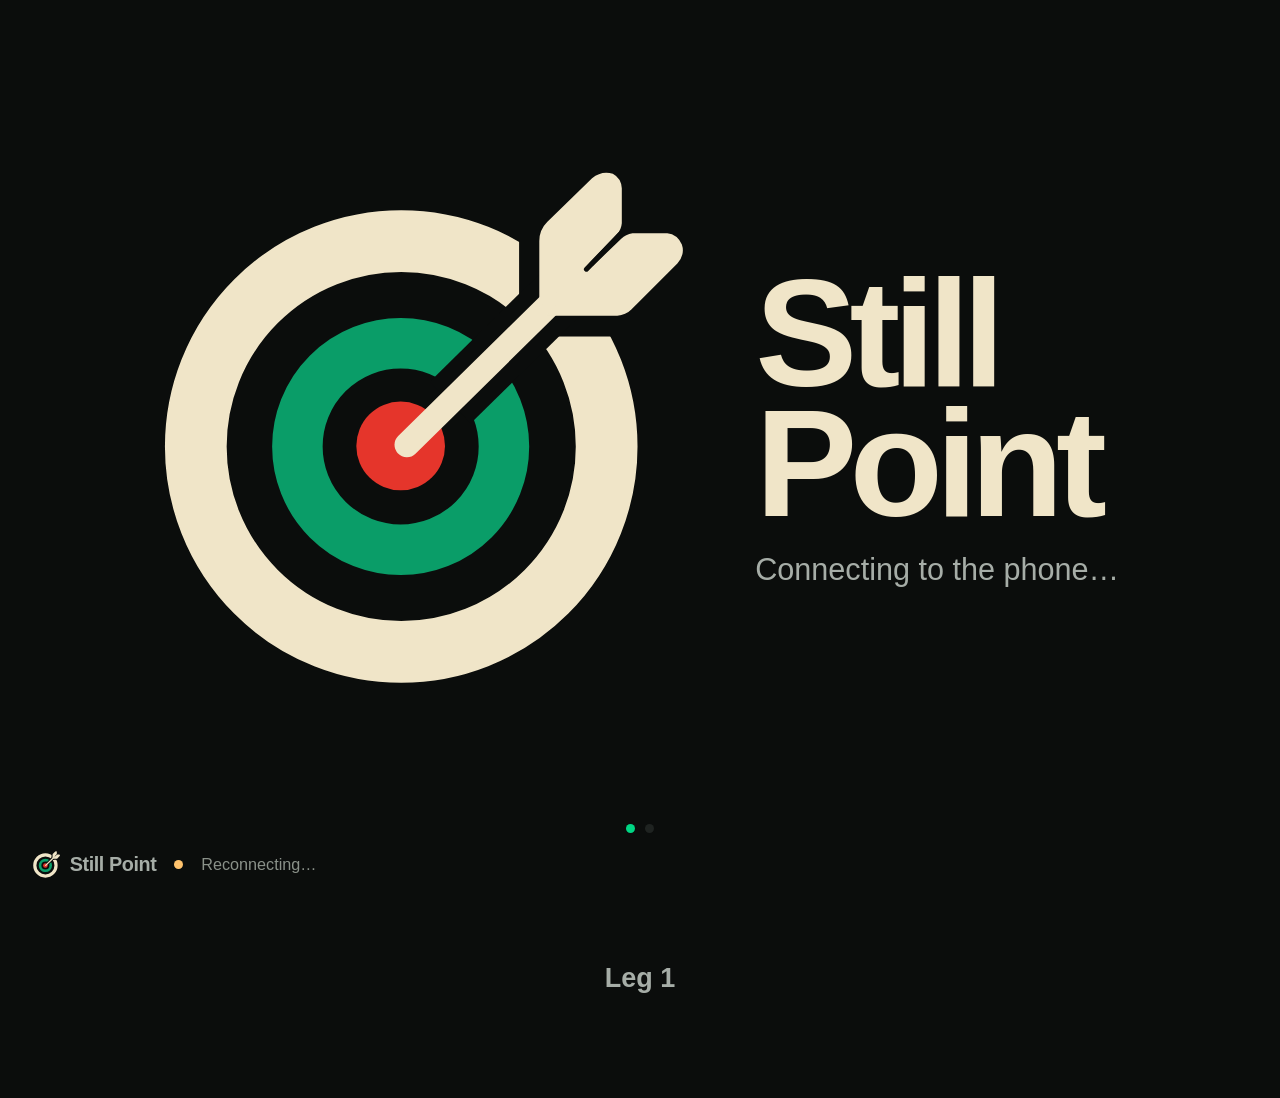
==== live/index.html @ e453045a "Publish the Still Point website from stillpoint de3cbcd Co-Authored-By: Claude Opus 5.5 (1M context)" ====
<!doctype html>
<html lang="en">
<head>
<meta charset="utf-8">
<meta name="viewport" content="width=device-width, initial-scale=1">
<title>Still Point Live</title>
<style>
  :root { --ink:#0b0d0c; --surface:#161917; --raised:#1f2321; --paper:#f0e5c8; --white:#f4ecd6; --muted:#a6ada7;
          --faint:#8a9189; --green:#00d684; --greenfield:#0d2a1e; --red:#ff4a3d; --redfield:#34140f; --amber:#ffc36d;
          --blue:#7fb6ff; --on:#0b0d0c; --well:rgba(11,13,12,.55); --scrim:rgba(11,13,12,.86); --scrim-solid:rgba(11,13,12,.98);
          --scrim-clear:rgba(11,13,12,0); --grid:rgba(244,236,214,.12); --glow:rgba(0,214,132,.55); --glow-dim:rgba(0,214,132,.15); }
  /* Cream: the brand's paper as the ground, ink type; for bright rooms and projectors. */
  :root[data-theme="cream"] { --ink:#efe4c6; --surface:#e3d6b1; --raised:#d7c79c; --paper:#141716; --white:#0b0d0c; --muted:#4c534d;
          --faint:#656c66; --green:#00784c; --greenfield:#cfe1c9; --red:#c3261b; --redfield:#f0cfc3; --amber:#8f5300; --blue:#1f5fae;
          --well:rgba(20,23,22,.08); --scrim:rgba(239,228,198,.92); --scrim-solid:rgba(239,228,198,.99); --scrim-clear:rgba(239,228,198,0);
          --grid:rgba(20,23,22,.14); --glow:rgba(0,120,76,.6); --glow-dim:rgba(0,120,76,.18); }
  /* Pub: pure black and white with saturated accents, readable from the back of the room. */
  :root[data-theme="pub"] { --ink:#000; --surface:#0e0e0e; --raised:#1c1c1c; --paper:#fff; --white:#fff; --muted:#d6d6d6; --faint:#bdbdbd;
          --green:#2bff9e; --greenfield:#00331f; --red:#ff4136; --redfield:#3d0400; --amber:#ffd60a; --blue:#8cc8ff;
          --well:rgba(255,255,255,.1); --scrim:rgba(0,0,0,.9); --scrim-solid:#000; --scrim-clear:rgba(0,0,0,0);
          --grid:rgba(255,255,255,.22); --glow:rgba(43,255,158,.75); --glow-dim:rgba(43,255,158,.2); }
  * { box-sizing:border-box; margin:0; padding:0; }
  html, body { height:100%; background:var(--ink); color:var(--white); overflow:hidden;
    font-family: "Roboto", "Segoe UI", "Helvetica Neue", Arial, sans-serif; -webkit-font-smoothing:antialiased; }
  .num { font-family: "Roboto", "Arial Black", Arial, sans-serif; font-weight:900; letter-spacing:-0.04em; font-variant-numeric:tabular-nums; line-height:.9; }
  #app { position:absolute; inset:0; display:flex; flex-direction:column; padding:2.4vh 2.6vw; gap:2vh; }
  header { display:flex; align-items:baseline; gap:2vw; }
  header .title { font-size:3.4vh; font-weight:800; flex:1; white-space:nowrap; overflow:hidden; text-overflow:ellipsis; }
  header .context { font-size:2.6vh; color:var(--green); font-weight:700; white-space:nowrap; }
  footer { display:flex; align-items:center; gap:1.4vw; color:var(--faint); font-size:1.8vh; }
  footer .mark { font-weight:900; color:var(--muted); letter-spacing:-0.02em; font-size:2.2vh; display:flex; align-items:center; gap:.7vw; }
  footer .mark svg { height:3vh; width:auto; }
  /* The Still Point mark on the dark ground: cream rings and dart, the brand green and red. */
  .sp-mark { --mk-ink:var(--paper); --mk-ground:var(--ink); --mk-green:#0a9d68; --mk-red:#e5352b; overflow:visible; }
  footer .dot { width:1vh; height:1vh; border-radius:50%; background:var(--green); }
  footer .dot.off { background:var(--amber); }
  footer .grow { flex:1; }
  footer .snd { color:var(--amber); font-weight:700; }
  main { flex:1; display:flex; gap:2vw; min-height:0; }

  /* Match: one panel per player */
  .panel { flex:1; border-radius:3vh; background:var(--surface); padding:3.2vh 2.6vw; display:flex; flex-direction:column; gap:1.6vh; min-width:0; transition: background .3s; }
  .panel.active { background:var(--greenfield); }
  .panel.bust { background:var(--redfield); }
  .who { display:flex; align-items:center; gap:1.2vw; }
  .avatar { width:6vh; height:6vh; border-radius:50%; background:var(--paper); color:var(--ink); display:flex; align-items:center; justify-content:center; font-weight:900; font-size:3.2vh; flex:none; }
  .panel.active .avatar { background:var(--green); }
  .name { font-size:4.6vh; font-weight:800; white-space:nowrap; overflow:hidden; text-overflow:ellipsis; flex:1; }
  .badge { font-size:2.4vh; color:var(--muted); font-weight:700; white-space:nowrap; }
  .panel.active .badge.throwing { color:var(--green); }
  .score { font-size:36vh; color:var(--white); }
  .many .score { font-size:16vh; }
  .facts { display:flex; gap:2vw; font-size:3.2vh; color:var(--muted); flex-wrap:wrap; }
  .facts b { color:var(--white); font-weight:800; }
  .darts { display:flex; gap:1vw; margin-top:auto; }
  .dart { flex:1; height:9vh; border-radius:1.6vh; background:var(--well); display:flex; align-items:center; justify-content:center; font-size:4vh; font-weight:900; color:var(--white); }
  .dart.empty { color:var(--muted); font-size:2.8vh; font-weight:700; }
  .dart.next { box-shadow: inset 0 0 0 .35vh var(--glow); animation: nextDart 1.6s ease-in-out infinite; }
  @keyframes nextDart { 50% { box-shadow: inset 0 0 0 .35vh var(--glow-dim); } }
  .checkout { font-size:5.6vh; color:var(--green); font-weight:900; letter-spacing:-0.02em; }
  .checkout small { display:block; font-size:2.6vh; color:var(--muted); font-weight:700; letter-spacing:0; margin-bottom:.4vh; }
  .last { font-size:3.2vh; color:var(--muted); }
  /* The visit on a drawn board: the beds the darts landed in, numbered in throw order. */
  .foot { display:flex; gap:1.6vw; align-items:flex-end; margin-top:auto; min-height:0; }
  .foot .stack { flex:1; min-width:0; display:flex; flex-direction:column; gap:1.6vh; }
  .board { width:30vh; height:30vh; flex:none; overflow:visible; }
  .board .w0 { fill:#101311; } .board .w1 { fill:#323834; }
  .board .rr { fill:#6b231c; } .board .rg { fill:#1a5a3e; }
  .board .lit { fill:var(--green); }
  .panel.bust .board .lit { fill:var(--red); }
  .board .pin circle { fill:var(--ink); stroke:var(--white); stroke-width:4; }
  .board .pin text { fill:var(--white); font-size:24px; font-weight:900; text-anchor:middle; dominant-baseline:central; }
  .board .nums text { fill:var(--muted); font-size:26px; font-weight:800; text-anchor:middle; dominant-baseline:central; }
  /* Lines over a leg or a match: who led, and when it turned. */
  .chart { display:block; overflow:visible; }
  .chart .grid { stroke:var(--grid); stroke-width:2; }
  .chart .axis { fill:var(--faint); font-size:20px; font-weight:700; }
  .chart .ln { fill:none; stroke-width:5; stroke-linejoin:round; stroke-linecap:round; }
  .chart .ln.p0 { stroke:var(--green); } .chart .ln.p1 { stroke:var(--paper); } .chart .ln.p2 { stroke:var(--amber); } .chart .ln.p3 { stroke:var(--blue); }
  .chart .end { font-size:24px; font-weight:800; dominant-baseline:central; }
  .chart .end.p0 { fill:var(--green); } .chart .end.p1 { fill:var(--paper); } .chart .end.p2 { fill:var(--amber); } .chart .end.p3 { fill:var(--blue); }
  .chart .dot.p0 { fill:var(--green); } .chart .dot.p1 { fill:var(--paper); } .chart .dot.p2 { fill:var(--amber); } .chart .dot.p3 { fill:var(--blue); }
  .result .chart { height:30vh; width:auto; max-width:76vw; margin-top:1vh; }
  .result.charted { gap:1.4vh; }
  .result.charted .headline { font-size:12vh; }
  .result.charted .cards { margin-top:1vh; }
  .result.charted .card { padding:2vh 2.4vw; }
  .result.charted .card .av { font-size:8vh; }
  .result .cap { font-size:2.4vh; color:var(--muted); font-weight:700; margin-top:1vh; }
  .rows { flex:1; display:flex; flex-direction:column; gap:1.4vh; }
  .row { flex:1; display:flex; align-items:center; gap:1.6vw; border-radius:2vh; background:var(--surface); padding:1.6vh 2vw; max-height:22vh; }
  .row .badge { font-size:3vh; }
  .row.active { background:var(--greenfield); }
  .row .name { font-size:4vh; }
  .row .score { font-size:12vh; }
  .result { flex:1; display:flex; flex-direction:column; align-items:center; justify-content:center; gap:2vh; text-align:center; }
  .result .headline { font-size:18vh; font-weight:900; letter-spacing:-0.04em; color:var(--paper); }
  .result .sub { font-size:3vh; color:var(--muted); }
  .result .cards { display:flex; gap:2vw; margin-top:3vh; }
  .result .card { background:var(--surface); border-radius:2.4vh; padding:3vh 3vw; min-width:24vw; text-align:left; }
  .result .card.win { background:var(--greenfield); }
  .result .card .nm { font-size:4.4vh; font-weight:800; }
  .result .card .av { font-size:10vh; }
  .result .card .lg { font-size:3vh; color:var(--muted); }

  /* Tournament */
  .side { width:34vw; display:flex; flex-direction:column; gap:1.4vh; min-width:0; }
  .label { font-size:2.8vh; color:var(--muted); font-weight:800; text-transform:none; margin-top:.6vh; }
  .fix { border-radius:1.8vh; background:var(--surface); padding:1.6vh 1.6vw; display:flex; align-items:center; gap:1vw; }
  .fix.live { background:var(--greenfield); }
  .fix .vs { flex:1; min-width:0; }
  .fix .vs div:first-child { font-size:3.6vh; font-weight:800; white-space:nowrap; overflow:hidden; text-overflow:ellipsis; }
  .fix .vs div:last-child { font-size:2.6vh; color:var(--muted); }
  .fix .board { font-size:2.4vh; color:var(--green); font-weight:900; white-space:nowrap; }
  .stage { flex:1; min-width:0; position:relative; overflow:hidden; }
  .champion { border-radius:3vh; background:var(--paper); color:var(--ink); padding:4vh 3vw; display:flex; flex-direction:column; gap:1vh; }
  .champion .cup { height:12vh; width:auto; align-self:flex-start; margin-bottom:.6vh; }
  .champion .k { font-size:2.6vh; font-weight:800; opacity:.6; }
  .champion .n { font-size:9vh; font-weight:900; letter-spacing:-0.04em; line-height:.95; }
  .champion .p { font-size:2.6vh; opacity:.75; }
  table { width:100%; border-collapse:separate; border-spacing:0 .8vh; font-size:var(--table, 3.2vh); }
  th { text-align:left; color:var(--muted); font-size:2.6vh; font-weight:800; padding:0 1vw; }
  td { background:var(--surface); padding:1.3vh 1vw; }
  td:first-child { border-radius:1.4vh 0 0 1.4vh; color:var(--muted); width:4vw; }
  td:last-child { border-radius:0 1.4vh 1.4vh 0; font-weight:900; color:var(--paper); }
  tr.through td:first-child { box-shadow: inset .5vw 0 0 var(--green); }
  .tables { display:grid; grid-template-columns:repeat(auto-fit, minmax(28vw, 1fr)); gap:2vw; }
  .tables h3 { font-size:3.2vh; margin-bottom:.4vh; }
  /* Portrait screens (a turned TV, a tablet): stack instead of squeezing columns. */
  @media (orientation: portrait) {
    main { flex-direction:column; }
    .side { width:auto; }
    .panel { padding:2vh 4vw; gap:1vh; }
    .panel .score { font-size:13vh; }
    .panel .darts .dart { height:6vh; }
    .board { width:12vh; height:12vh; }
    .result.charted .headline { font-size:15vw; }
    .result.charted .card .av { font-size:6vh; }
    .result.charted .card .lg { font-size:2vh; }
    .result .chart, #leg .chart { width:92vw; height:auto; max-width:none; }
    header .title { white-space:normal; font-size:2.8vh; }
    .name { font-size:3.6vh; }
    /* A tall screen between matches gives the whole height to the Order of Merit. */
    .idle-side { display:none; }
    .mrow .ev { display:none; }
  }
  svg text { font-family: "Roboto", "Segoe UI", Arial, sans-serif; }

  .lb { display:flex; gap:1.2vw; overflow:hidden; margin-top:.6vh; }
  .lbcol { display:flex; flex-direction:column; gap:.8vh; min-width:0; flex:1; }
  .lbt { font-size:1.9vh; color:var(--muted); font-weight:800; }
  .mini { background:var(--surface); border-radius:1.2vh; padding:.7vh .8vw; font-size:2vh; }
  .mini.live { background:var(--greenfield); box-shadow: inset 0 0 0 2px var(--green); }
  .mini.bye { opacity:.4; }
  .ml { display:flex; justify-content:space-between; gap:.6vw; color:var(--white); }
  .ml span { white-space:nowrap; overflow:hidden; text-overflow:ellipsis; }
  .ml.w { font-weight:800; } .ml.w b { color:var(--green); }
  .ml.x { color:var(--muted); }
  /* Order of Merit and final places */
  .merit { display:flex; flex-direction:column; gap:1vh; height:100%; overflow:hidden; }
  .merit h2 { font-size:4.6vh; font-weight:900; letter-spacing:-0.03em; color:var(--paper); }
  .merit .sub { font-size:2.4vh; color:var(--muted); margin-bottom:.6vh; }
  .mrow { display:flex; align-items:center; gap:1.4vw; background:var(--surface); border-radius:1.6vh; padding:1vh 1.4vw; font-size:var(--mrow, 3.2vh); }
  .mrow .rk { width:3.6vw; font-weight:900; color:var(--muted); flex:none; }
  .mrow .nm { flex:1; font-weight:800; white-space:nowrap; overflow:hidden; text-overflow:ellipsis; min-width:0; }
  .mrow .ev { font-size:.62em; color:var(--muted); white-space:nowrap; }
  .mrow .pt { font-weight:900; color:var(--paper); min-width:5vw; text-align:right; }
  .form { display:flex; gap:.4vw; }
  .form i { font-style:normal; min-width:2.8vh; height:2.8vh; border-radius:.8vh; background:var(--raised); font-size:1.7vh; font-weight:900; color:var(--muted);
    display:flex; align-items:center; justify-content:center; padding:0 .4vw; }
  .gold { color:#e0b341 !important; } .silver { color:#b9c0c7 !important; } .bronze { color:#b07a4f !important; }
  .form i.gold { background:#e0b341; color:var(--on) !important; } .form i.silver { background:#b9c0c7; color:var(--on) !important; } .form i.bronze { background:#b07a4f; color:var(--on) !important; }
  .pl { display:flex; align-items:center; gap:1vw; font-size:2.6vh; padding:.7vh 1.2vw; background:var(--surface); border-radius:1.2vh; }
  .pl .rk { width:2.6vw; font-weight:900; color:var(--muted); } .pl .nm { flex:1; font-weight:800; white-space:nowrap; overflow:hidden; text-overflow:ellipsis; }
  .pl .lb2 { color:var(--muted); font-size:2.1vh; white-space:nowrap; }
  /* Between matches: an attract loop that never holds one picture for long (no burn-in). */
  .attract { flex:1; position:relative; min-height:0; animation: drift 84s ease-in-out infinite alternate; }
  .slide { position:absolute; inset:0; display:flex; align-items:center; justify-content:center; gap:5vw; animation: slideIn .9s ease-out both; }
  .slide .brandmark { height:58vh; width:auto; flex:none; }
  .slide .brandmark .ring { transform-origin:618px 648px; animation: breathe 7s ease-in-out infinite; }
  .slide .copy { display:flex; flex-direction:column; gap:2.6vh; max-width:46vw; }
  .slide .copy .word { font-size:17vh; font-weight:900; letter-spacing:-0.05em; color:var(--paper); line-height:.85; text-align:left; }
  .slide .copy .hint { font-size:3.4vh; color:var(--muted); text-align:left; }
  .slide.steps { flex-direction:column; gap:4vh; }
  .slide.steps h2 { font-size:7vh; font-weight:900; letter-spacing:-0.03em; color:var(--paper); }
  .slide.steps ol { list-style:none; display:flex; gap:2.4vw; counter-reset:step; }
  .slide.steps li { counter-increment:step; width:24vw; background:var(--surface); border-radius:2.4vh; padding:3.4vh 2vw; font-size:3.2vh; color:var(--muted); line-height:1.3; }
  .slide.steps li::before { content:counter(step); display:block; font-size:9vh; font-weight:900; color:var(--green); line-height:1; margin-bottom:1.6vh; }
  .slide.steps li b { color:var(--white); }
  .slide.board-merit { padding:0 6vw; }
  .slide.board-merit .merit { width:100%; }
  .dots { position:absolute; left:0; right:0; bottom:0; display:flex; justify-content:center; gap:.8vw; }
  .dots i { width:1vh; height:1vh; border-radius:50%; background:var(--raised); }
  .dots i.on { background:var(--green); }
  @keyframes drift { 0% { transform:translate(-1.2vw,-1.4vh); } 100% { transform:translate(1.2vw,1.4vh); } }
  @keyframes slideIn { from { opacity:0; transform:translateY(2vh); } }
  @keyframes breathe { 50% { transform:scale(1.025); } }
  #confetti { position:absolute; inset:0; width:100%; height:100%; pointer-events:none; }
  @media (orientation: portrait) {
    .slide { flex-direction:column; gap:3vh; }
    .slide .brandmark { height:auto; width:60vw; }
    .slide .copy { max-width:86vw; align-items:center; }
    .slide .copy .word, .slide .copy .hint { text-align:center; }
    .slide.steps { gap:2.4vh; }
    .slide.steps h2 { font-size:8vw; text-align:center; }
    .slide.steps ol { flex-direction:column; gap:1.6vh; }
    .slide.steps li { width:84vw; font-size:4.2vw; padding:2.2vh 5vw; }
    .slide.steps li::before { font-size:9vw; margin-bottom:.8vh; }
    .slide .copy .word { font-size:22vw; }
  }
  @media (prefers-reduced-motion: reduce) { .attract, .slide .brandmark .ring, .dart.next { animation:none; } }
  /* Idle and moments */
  .idle { flex:1; display:flex; flex-direction:column; align-items:center; justify-content:center; gap:3vh; text-align:center; }
  .idle .word { font-size:26vh; font-weight:900; letter-spacing:-0.05em; color:var(--paper); line-height:.85; }
  .idle .hint { font-size:3.4vh; color:var(--muted); max-width:60vw; }
  #moment { position:absolute; inset:0; display:flex; flex-direction:column; align-items:center; justify-content:center; background:var(--scrim);
    opacity:0; pointer-events:none; transition:opacity .25s; }
  #moment.show { opacity:1; }
  #moment .big { font-size:40vh; color:var(--green); transform:scale(.8); transition:transform .35s cubic-bezier(.2,1.4,.4,1); }
  #moment.show .big { transform:scale(1); }
  #moment #momentWho { font-size:6vh; font-weight:800; color:var(--white); }
  /* A match call: the desk sends a match to a board and the room reads it from across the bar. */
  #call { position:absolute; inset:0; display:flex; flex-direction:column; align-items:center; justify-content:center; gap:2.4vh; text-align:center;
    background:var(--ink); opacity:0; pointer-events:none; transition:opacity .35s; padding:0 6vw; }
  #call.show { opacity:1; }
  #call .k { font-size:3.4vh; font-weight:800; color:var(--muted); letter-spacing:.02em; }
  #call .b { font-size:22vh; font-weight:900; color:var(--green); letter-spacing:-0.04em; line-height:.9; transform:translateY(2vh); transition:transform .5s cubic-bezier(.2,1.2,.4,1); }
  #call.show .b { transform:none; }
  #call .vs { display:flex; align-items:baseline; justify-content:center; gap:3vw; width:100%; }
  #call .vs .n { font-size:9vh; font-weight:900; color:var(--paper); letter-spacing:-0.03em; flex:1; min-width:0; white-space:nowrap; overflow:hidden; text-overflow:ellipsis; }
  #call .vs .n:first-child { text-align:right; } #call .vs .n:last-child { text-align:left; }
  #call .vs .v { font-size:4vh; font-weight:800; color:var(--muted); }
  #call .r { font-size:4vh; font-weight:800; color:var(--white); }
  /* Walk-on: who each player is in this club, read from the Order of Merit and this event's results. */
  #call .intro { display:flex; gap:3vw; width:100%; align-items:flex-start; margin-top:-1vh; }
  #call .intro .sp { flex:none; width:2.4vh; }
  #call .intro .nm { display:none; }
  #call .intro > div:not(.sp) { flex:1; min-width:0; display:flex; flex-direction:column; gap:1vh; font-size:3vh; color:var(--muted); font-weight:700; }
  #call .intro > div:first-child { align-items:flex-end; text-align:right; } #call .intro > div:last-child { align-items:flex-start; text-align:left; }
  #call .intro b { color:var(--paper); font-weight:900; }
  #call .intro .road { font-size:2.6vh; font-weight:600; white-space:nowrap; overflow:hidden; text-overflow:ellipsis; max-width:100%; }
  #call .intro:empty { display:none; }
  /* A leg just won: who took it, in how many darts, with what out. */
  #leg { position:absolute; left:0; right:0; bottom:0; display:flex; flex-direction:column; align-items:center; gap:1.4vh; padding:4vh 6vw 6vh;
    background:linear-gradient(to top, var(--scrim-solid) 84%, var(--scrim-clear)); padding-top:7vh; transform:translateY(100%); transition:transform .45s cubic-bezier(.2,1,.4,1); pointer-events:none; }
  #leg.show { transform:none; }
  #leg .k { font-size:3vh; font-weight:800; color:var(--muted); }
  #leg .w { font-size:10vh; font-weight:900; color:var(--paper); letter-spacing:-0.03em; line-height:1; max-width:100%; white-space:nowrap; overflow:hidden; text-overflow:ellipsis; }
  #leg .f { font-size:4.4vh; font-weight:900; color:var(--green); }
  #leg .a { font-size:2.8vh; color:var(--muted); }
  #leg .chart { height:17vh; width:auto; max-width:70vw; margin-top:1vh; }
  @media (orientation: portrait) { #leg .w { font-size:11vw; } #leg .f { font-size:6vw; } #call .b { font-size:17vw; } #call .vs { flex-direction:column; align-items:center; gap:1vh; } #call .vs .n { text-align:center !important; font-size:7vh; }
    #call .intro { flex-direction:column; align-items:center; gap:2vh; margin-top:0; } #call .intro .sp { display:none; }
    #call .intro > div:not(.sp) { align-items:center !important; text-align:center !important; font-size:2.4vh; }
    #call .intro .nm { display:block; color:var(--paper); font-weight:900; } }
</style>
</head>
<body>
<div id="app"><div class="idle"><div class="word">Still<br>Point</div><div class="hint">Connecting to the phone…</div></div></div>
<div id="moment"><div class="big num" id="momentText">180</div><div id="momentWho"></div></div>
<div id="leg" role="status" aria-live="polite"><div class="k" id="legTitle">Leg 1</div><div class="w" id="legWinner"></div><div class="f" id="legFacts"></div><div class="a" id="legAverages"></div><div id="legRace"></div></div>
<div id="call" role="alert" aria-live="assertive"><div class="k">Now on</div><div class="b num" id="callBoard">Board 1</div>
  <div class="vs"><div class="n" id="callHome"></div><div class="v">v</div><div class="n" id="callAway"></div></div><div class="intro" id="callIntro"></div><div class="r" id="callRound"></div></div>
<canvas id="confetti" aria-hidden="true"></canvas>
<script>
(function () {
  var app = document.getElementById('app');
  var connected = false, state = null, lastTotals = null;

  function esc(s) { return String(s == null ? '' : s).replace(/[&<>"']/g, function (c) { return {'&':'&amp;','<':'&lt;','>':'&gt;','"':'&quot;',"'":'&#39;'}[c]; }); }
  function initial(n) { n = String(n || '').trim(); return n ? esc(n.charAt(0).toUpperCase()) : '?'; }

  /* The Still Point mark (brand/logo_notext.png) as vector, so it is sharp on a 4K screen. */
  var markCount = 0;
  function mark(cls) {
    var id = 'spcut' + (++markCount);
    return '<svg class="sp-mark ' + (cls || '') + '" viewBox="190 150 945 930" aria-hidden="true">' +
      '<defs><mask id="' + id + '"><rect x="0" y="0" width="1254" height="1254" fill="#fff"/><rect x="828" y="0" width="426" height="452" fill="#000"/></mask></defs>' +
      '<g class="ring"><circle cx="618" cy="648" r="366" fill="none" stroke="var(--mk-ink)" stroke-width="110" mask="url(#' + id + ')"/>' +
      '<circle cx="617" cy="648" r="184" fill="none" stroke="var(--mk-green)" stroke-width="90"/>' +
      '<circle cx="617" cy="647" r="79" fill="var(--mk-red)"/></g>' +
      '<path d="M705 570 L900 378" stroke="var(--mk-ground)" stroke-width="104"/>' +
      '<path d="M628 645 L940 338" stroke="var(--mk-ink)" stroke-width="44" stroke-linecap="round"/>' +
      '<path fill="var(--mk-ink)" d="M864 400 V282 Q864 262 878 248 L958 170 Q975 156 995 162 Q1010 170 1011 188 V250 Q1010 262 1002 270 L940 335 Z"/>' +
      '<path fill="var(--mk-ink)" d="M876 415 H1003 Q1018 414 1028 404 L1110 322 Q1124 306 1118 288 Q1110 270 1092 268 H1030 Q1018 270 1010 278 L945 340 Z"/>' +
      '<path d="M948 332 L1012 266" stroke="var(--mk-ground)" stroke-width="9" stroke-linecap="round"/></svg>';
  }

  /* A drawn cup for the champion card, in the card's own ink. */
  var TROPHY = '<svg class="cup" viewBox="0 0 120 120" aria-hidden="true"><path fill="#c9962e" d="M30 14h60v26c0 20-12 34-30 36-18-2-30-16-30-36z"/>' +
    '<path fill="none" stroke="#c9962e" stroke-width="7" d="M31 24H16v8c0 12 8 20 18 21M89 24h15v8c0 12-8 20-18 21"/>' +
    '<path fill="#a87a1f" d="M53 75h14v17H53z"/><path fill="#0b0d0c" d="M36 92h48v14H36z"/><path fill="#f4ecd6" opacity=".35" d="M40 20h9v26c0 9 3 16 8 21-10-3-17-11-17-21z"/></svg>';

  var demo = /[?&]demo(&|$)/.test(location.search);
  function footer() {
    var t = state && state.match && state.match.tournament;
    return '<footer><span class="mark">' + mark() + 'Still Point</span><span class="dot' + (connected ? '' : ' off') + '"></span>' +
      '<span>' + (demo ? 'Demo' : connected ? 'Live' : 'Reconnecting…') + '</span>' + (soundLocked ? '<span class="snd">Click or press OK for sound</span>' : '') + '<span class="grow"></span>' +
      (t ? '<span>' + esc(t.name) + (t.board ? ' · Board ' + esc(t.board) : '') + '</span>' : '') + '</footer>';
  }

  /* A dartboard with the visit's beds lit. The scorer reports a bed (T20, S5), not a point on the
     board, so a whole bed lights up; a single lights both of its single areas. */
  var ORDER = [20, 1, 18, 4, 13, 6, 10, 15, 2, 17, 3, 19, 7, 16, 8, 11, 14, 9, 12, 5];
  var R = { db: 10, sb: 22, t0: 96, t1: 112, d0: 150, d1: 166, num: 186 };
  function xy(r, deg) { var a = deg * Math.PI / 180; return [+(r * Math.cos(a)).toFixed(1), +(r * Math.sin(a)).toFixed(1)]; }
  function bed(r0, r1, k) {
    var a0 = -99 + k * 18, a1 = a0 + 18, p = xy(r0, a0), q = xy(r1, a0), u = xy(r1, a1), v = xy(r0, a1);
    return 'M' + p + 'L' + q + 'A' + r1 + ' ' + r1 + ' 0 0 1 ' + u + 'L' + v + 'A' + r0 + ' ' + r0 + ' 0 0 0 ' + p + 'Z';
  }
  var BOARD = null;
  function boardBase() {
    if (BOARD) return BOARD;
    var s = '', nums = '';
    ORDER.forEach(function (n, k) {
      s += '<path class="w' + (k % 2) + '" d="' + bed(R.sb, R.d1, k) + '"/>' +
        '<path class="' + (k % 2 ? 'rg' : 'rr') + '" d="' + bed(R.t0, R.t1, k) + bed(R.d0, R.d1, k) + '"/>';
      var c = xy(R.num, -90 + k * 18);
      nums += '<text x="' + c[0] + '" y="' + c[1] + '">' + n + '</text>';
    });
    return (BOARD = s + '<circle r="' + R.sb + '" class="rg"/><circle r="' + R.db + '" class="rr"/><g class="nums">' + nums + '</g>');
  }
  function boardSvg(darts) {
    var lit = '', pins = '', seen = {};
    (darts || []).slice(0, 3).forEach(function (d, i) {
      var bull = d === 'SB' || d === 'DB', m = /^([SDT])(\d+)$/.exec(d || ''), k = m ? ORDER.indexOf(+m[2]) : -1;
      if (!bull && k < 0) return; // a miss lights nothing; its cell already says so
      var n = seen[d] = (seen[d] || 0) + 1, at;
      if (d === 'DB') { lit += '<circle class="lit" r="' + R.db + '"/>'; at = n === 1 ? [0, 0] : xy(16, -90 + n * 120); }
      else if (d === 'SB') { lit += '<path class="lit" fill-rule="evenodd" d="M' + R.sb + ' 0A' + R.sb + ' ' + R.sb + ' 0 1 0 -' + R.sb + ' 0A' + R.sb + ' ' + R.sb + ' 0 1 0 ' + R.sb + ' 0ZM' + R.db + ' 0A' + R.db + ' ' + R.db + ' 0 1 1 -' + R.db + ' 0A' + R.db + ' ' + R.db + ' 0 1 1 ' + R.db + ' 0Z"/>'; at = xy(16, -90 + n * 120); }
      else {
        // A number sits just inside its ring, so the lit ring itself stays visible.
        var t = m[1], r = t === 'T' ? R.t0 - 20 : t === 'D' ? R.d0 - 20 : (R.t1 + R.d0) / 2;
        lit += '<path class="lit" d="' + (t === 'S' ? bed(R.sb, R.t0, k) + bed(R.t1, R.d0, k) : t === 'T' ? bed(R.t0, R.t1, k) : bed(R.d0, R.d1, k)) + '"/>';
        // Darts in the same bed fan out along it so each number stays readable.
        at = xy(t === 'S' && n > 1 ? r - 30 * (n - 1) : r, -90 + k * 18 + (t === 'S' || n === 1 ? 0 : (t === 'T' ? 30 : 20) * (n === 2 ? 1 : -1)));
      }
      pins += '<g class="pin"><circle cx="' + at[0] + '" cy="' + at[1] + '" r="19"/><text x="' + at[0] + '" y="' + at[1] + '">' + (i + 1) + '</text></g>';
    });
    return '<svg class="board" viewBox="-205 -205 410 410" aria-hidden="true">' + boardBase() + lit + pins + '</svg>';
  }

  /* Lines for each player over a leg or a match. [series] holds numbers per player; [lo, hi] the range. */
  function chart(series, names, opts) {
    var W = 1000, H = opts.height || 220, left = 56, right = 200, top = 14, bottom = H - 14;
    var longest = 0; series.forEach(function (s) { longest = Math.max(longest, s.length); });
    if (longest < 2) return '';
    var lo = opts.lo, hi = opts.hi;
    function X(i) { return left + (W - left - right) * i / (longest - 1); }
    function Y(v) { return bottom - (bottom - top) * (v - lo) / ((hi - lo) || 1); }
    var out = '<svg class="chart" viewBox="0 0 ' + W + ' ' + H + '" aria-hidden="true">';
    (opts.grid || []).forEach(function (g) {
      out += '<line class="grid" x1="' + left + '" x2="' + (W - right) + '" y1="' + Y(g).toFixed(1) + '" y2="' + Y(g).toFixed(1) + '"/>' +
        '<text class="axis" x="' + (left - 12) + '" y="' + (Y(g) + 7).toFixed(1) + '" text-anchor="end">' + g + '</text>';
    });
    // End labels never sit on top of each other.
    var ends = [];
    series.forEach(function (s, p) {
      if (!s.length) return;
      out += '<polyline class="ln p' + p + '" points="' + s.map(function (v, i) { return X(i).toFixed(1) + ',' + Y(v).toFixed(1); }).join(' ') + '"/>' +
        '<circle class="dot p' + p + '" r="8" cx="' + X(s.length - 1).toFixed(1) + '" cy="' + Y(s[s.length - 1]).toFixed(1) + '"/>';
      ends.push({ p: p, x: X(s.length - 1) + 18, y: Y(s[s.length - 1]), text: names[p] + (opts.label ? '  ' + opts.label(s[s.length - 1]) : '') });
    });
    ends.sort(function (a, b) { return a.y - b.y; });
    for (var i = 1; i < ends.length; i++) if (ends[i].y - ends[i - 1].y < 30) ends[i].y = ends[i - 1].y + 30;
    ends.forEach(function (e) { out += '<text class="end p' + e.p + '" x="' + e.x.toFixed(1) + '" y="' + e.y.toFixed(1) + '">' + esc(e.text) + '</text>'; });
    return out + '</svg>';
  }

  /* The race to zero in a leg: what each player had left after every visit. */
  function raceChart(l) {
    if (!l || !l.paths || l.paths.length < 2 || l.paths.length > 4) return '';
    var top = 0; l.paths.forEach(function (p) { if (p.length) top = Math.max(top, p[0]); });
    var names = (l.averages || []).map(function (a) { return a.name; });
    return chart(l.paths, names, { lo: 0, hi: top, grid: [0, Math.round(top / 2), top], height: 200 });
  }

  /* The match average after every visit, for the result screen. */
  function momentumChart(m) {
    var mo = m.momentum;
    if (!mo || mo.length < 2 || mo.length > 4) return '';
    var series = mo.map(function (p) { return (p.averages || []).map(Number).filter(function (v) { return isFinite(v); }); });
    var all = [].concat.apply([], series);
    if (all.length < 6) return '';
    var lo = Math.floor(Math.min.apply(null, all) / 20) * 20, hi = Math.ceil(Math.max.apply(null, all) / 20) * 20;
    if (hi - lo < 40) hi = lo + 40;
    var grid = []; for (var g = lo; g <= hi; g += 20) grid.push(g);
    var svg = chart(series, mo.map(function (p) { return p.name; }), { lo: lo, hi: hi, grid: grid, height: 260, label: function (v) { return v.toFixed(1); } });
    return svg ? svg + '<div class="cap">3-dart average through the match</div>' : '';
  }

  function dartCells(m) {
    var out = '';
    for (var i = 0; i < 3; i++) {
      var d = m.darts[i];
      out += d ? '<div class="dart num">' + esc(d) + '</div>' : '<div class="dart empty' + (i === m.darts.length && !m.complete && !m.bust ? ' next' : '') + '"></div>';
    }
    return out;
  }

  function renderMatch(m) {
    var t = m.tournament;
    var head = '<header><div class="title">' + esc(t ? t.round + ' · ' + m.title : m.title) + '</div><div class="context">' +
      esc(m.paused ? 'Paused' : m.context) + '</div></header>';
    if (m.complete) {
      var winner = String(m.result || '').replace(' wins', '');
      var momentum = momentumChart(m);
      return head + '<main><div class="result' + (momentum ? ' charted' : '') + '"><div class="headline">' + esc(m.result || 'Game complete') + '</div><div class="cards">' +
        m.players.slice(0, 4).map(function (p) {
          return '<div class="card' + (p.name === winner ? ' win' : '') + '"><div class="nm">' + esc(p.name) + '</div><div class="av num">' + esc(p.average || '—') +
            '</div><div class="lg">3-dart average' + (m.showLegs ? ' · ' + (p.sets ? p.sets + ' sets · ' : '') + p.legs + (p.legs === 1 ? ' leg' : ' legs') : '') + '</div></div>';
        }).join('') + '</div>' + momentum + '</div></main>' + footer();
    }
    var many = m.players.length > 2;
    var body;
    if (m.players.length <= 2) {
      body = m.players.map(function (p, i) {
        var active = i === m.current;
        var legs = m.showLegs ? (p.sets ? 'Sets ' + p.sets + ' · ' : '') + 'Legs ' + p.legs : '';
        return '<section class="panel' + (active ? (m.bust ? ' bust' : ' active') : '') + '">' +
          '<div class="who"><div class="avatar">' + initial(p.name) + '</div><div class="name">' + esc(p.name) + '</div>' +
          '<div class="badge' + (active ? ' throwing' : '') + '">' + (active ? (m.bust ? 'Bust' + (m.bustReason ? ' · ' + esc(m.bustReason) : '') : 'Throwing') : esc(legs)) + '</div></div>' +
          '<div class="score num">' + esc(p.score) + '</div>' +
          '<div class="foot"><div class="stack"><div class="facts">' + (active && legs ? '<span>' + esc(legs) + '</span>' : '') + (p.average ? '<span><b>' + esc(p.average) + '</b> avg</span>' : '') +
          (!active && p.lastTotal ? '<span>Last <b>' + esc(p.lastTotal) + '</b></span>' : '') + '</div>' +
          (active && m.checkout && m.checkout.length ? '<div class="checkout"><small>Checkout</small>' + m.checkout.map(esc).join(' &nbsp;') + '</div>' : '') +
          (active && m.target ? '<div class="checkout"><small>Target</small>' + esc(m.target) + '</div>' : '') +
          (active ? '<div class="darts">' + dartCells(m) + '</div>' : (p.last && p.last.length ? '<div class="last">' + p.last.map(esc).join(' · ') + '</div>' : '')) +
          '</div>' + (m.mode === 'X01' && (active || (p.last && p.last.length)) ? boardSvg(active ? m.darts : p.last) : '') + '</div></section>';
      }).join('');
    } else {
      body = '<div class="rows many">' + m.players.map(function (p, i) {
        return '<div class="row' + (i === m.current ? ' active' : '') + '"><div class="avatar">' + initial(p.name) + '</div><div class="name">' + esc(p.name) +
          '</div><div class="badge">' + (p.average ? esc(p.average) + ' avg' : '') + '</div><div class="score num">' + esc(p.score) + '</div></div>';
      }).join('') + '</div>';
    }
    return head + '<main>' + body + '</main>' + footer();
  }

  function fixture(f) {
    return '<div class="fix' + (f.board ? ' live' : '') + '"><div class="vs"><div>' + esc(f.home) + ' v ' + esc(f.away) + '</div><div>' + esc(f.round) + '</div></div>' +
      (f.score ? '<div class="board num" style="color:var(--white)">' + esc(f.score) + '</div>' : '') +
      (f.board ? '<div class="board">Board ' + esc(f.board) + '</div>' : '') + '</div>';
  }

  /* The bracket fills the stage it is given: its shape follows the screen, so a TV gets big cards. */
  function bracket(t, boxW, boxH) {
    var rounds = t.rounds || [];
    if (!rounds.length) return '';
    var first = rounds[0].matches.length, cols = rounds.length;
    var unit = 100, top = 40, H = top + first * unit + (t.third ? 140 : 0);
    var W = Math.max(cols * 280, H * (boxW > 0 && boxH > 0 ? boxW / boxH : 2));
    var colW = W / cols, cardW = colW * 0.84;
    var out = '<svg viewBox="0 0 ' + W + ' ' + H + '" width="100%" height="100%" preserveAspectRatio="xMidYMid meet">';
    function card(x, y, f, h) {
      var s = '<g opacity="' + (f.status === 'bye' ? 0.4 : 1) + '"><rect x="' + x + '" y="' + y + '" width="' + cardW + '" height="' + h + '" rx="10" style="fill:var(' + (f.status === 'live' ? '--greenfield' : '--surface') + ')' +
        (f.status === 'live' ? ';stroke:var(--green)" stroke-width="3"' : '"') + '/>';
      [['home', 'hs', 'hl'], ['away', 'as', 'al']].forEach(function (k, j) {
        var name = f[k[0]] || f[k[2]] || '', won = f.winner === k[0];
        var ty = y + h * (j === 0 ? 0.38 : 0.78);
        s += '<text x="' + (x + 12) + '" y="' + ty + '" font-size="' + (h * 0.26) + '" font-weight="' + (won ? 800 : 500) + '" style="fill:var(' +
          (!f[k[0]] ? '--muted' : (f.winner && !won ? '--muted' : '--white')) + ')">' + esc(name.length > 18 ? name.slice(0, 17) + '…' : name) + '</text>';
        if (f[k[1]] != null) s += '<text x="' + (x + cardW - 12) + '" y="' + ty + '" text-anchor="end" font-size="' + (h * 0.28) + '" font-weight="900" style="fill:var(' + (won ? '--green' : '--muted') + ')">' + esc(f[k[1]]) + '</text>';
      });
      return s + '</g>';
    }
    rounds.forEach(function (r, ri) {
      out += '<text x="' + (ri * colW + 4) + '" y="28" font-size="26" font-weight="800" style="fill:var(--muted)">' + esc(roundTitle(r.name)) + '</text>';
      var span = Math.pow(2, ri) * unit;
      r.matches.forEach(function (f, i) {
        var cy = top + (i + 0.5) * span, x = ri * colW, h = unit * 0.8;
        if (ri < cols - 1) {
          var py = top + (Math.floor(i / 2) + 0.5) * span * 2, mx = x + cardW + (colW - cardW) / 2;
          out += '<path d="M' + (x + cardW) + ' ' + cy + ' H' + mx + ' V' + py + (i % 2 === 0 ? ' H' + (x + colW) : '') + '" style="stroke:var(--raised)" stroke-width="3" fill="none"/>';
        }
        out += card(x, cy - h / 2, f, h);
      });
    });
    if (t.third) {
      var tx = (cols - 1) * colW;
      out += '<text x="' + tx + '" y="' + (top + first * unit + 30) + '" font-size="20" style="fill:var(--muted)" font-weight="800">Third place</text>' + card(tx, top + first * unit + 44, t.third, 80);
    }
    return out + '</svg>';
  }

  function mini(f) {
    function line(k, s, l) {
      var won = f.winner === k;
      return '<div class="ml' + (won ? ' w' : '') + (f[k] ? '' : ' x') + '"><span>' + esc(f[k] || f[l] || '') + '</span><b>' + (f[s] == null ? '' : esc(f[s])) + '</b></div>';
    }
    return '<div class="mini' + (f.status === 'live' ? ' live' : '') + (f.status === 'bye' ? ' bye' : '') + '">' + line('home', 'hs', 'hl') + line('away', 'as', 'al') + '</div>';
  }

  function roundTitle(n) { return /-final$/.test(n) ? n + 's' : n; }

  function tables(t) {
    var most = 1; t.tables.forEach(function (tb) { most = Math.max(most, tb.rows.length); });
    var size = Math.max(2.6, Math.min(4.6, (t.tables.length > 2 ? 30 : 58) / most));
    return '<div class="tables" style="--table:' + size.toFixed(2) + 'vh">' + t.tables.map(function (tb) {
      return '<div><h3>' + esc(tb.name) + '</h3><table><tr><th></th><th>Player</th><th>P</th><th>W</th><th>+/−</th><th>Pts</th></tr>' +
        tb.rows.map(function (r) {
          return '<tr class="' + (r.through ? 'through' : '') + '"><td>' + esc(r.rank) + '</td><td>' + esc(r.name) + '</td><td>' + esc(r.p) + '</td><td>' + esc(r.w) +
            '</td><td>' + (r.diff > 0 ? '+' : '') + esc(r.diff) + '</td><td>' + esc(r.pts) + '</td></tr>';
        }).join('') + '</table></div>';
    }).join('') + '</div>';
  }

  // Previews can pin the Order of Merit instead of waiting for the rotation.
  var forceMerit = /[?&]merit(&|$)/.test(location.search);
  function medal(p) { return p === 1 ? 'gold' : p === 2 ? 'silver' : p === 3 ? 'bronze' : ''; }

  /** The club ranking: rank, name, last finishes, points. Rows shrink to fit up to twelve. */
  function meritView(rows) {
    var size = Math.max(2.2, Math.min(4.2, (66 / Math.max(rows.length, 1) - 3) / 1.3));
    return '<div class="merit" style="--mrow:' + size.toFixed(2) + 'vh"><h2>Order of Merit</h2><div class="sub">Points from every finished tournament</div>' +
      rows.map(function (r) {
        return '<div class="mrow"><div class="rk ' + medal(r.rank) + '">' + (r.shared ? '=' : esc(r.rank)) + '</div><div class="nm">' + esc(r.name) +
          '</div><div class="ev">' + esc(r.events) + ' played' + (r.titles ? ' · ' + esc(r.titles) + (r.titles === 1 ? ' title' : ' titles') : '') + '</div>' +
          '<div class="form">' + (r.recent || []).map(function (p) { return '<i class="' + medal(p) + '">' + esc(p) + '</i>'; }).join('') + '</div>' +
          '<div class="pt num">' + esc(r.points) + '</div></div>';
      }).join('') + '</div>';
  }

  function renderTournament(t) {
    var head = '<header><div class="title">' + esc(t.name) + '</div><div class="context">' + esc(t.complete ? 'Final places' : t.phase) + '</div></header>';
    var side = '<div class="side">';
    if (t.complete) {
      side += '<div class="champion">' + TROPHY + '<div class="k">Champion</div><div class="n">' + esc(t.champion) + '</div>' +
        (t.runnerUp ? '<div class="p">Runner-up ' + esc(t.runnerUp) + (t.thirdName ? ' · Third ' + esc(t.thirdName) : '') + '</div>' : '') + '</div>';
      var rest = (t.places || []).slice(1);
      if (rest.length) side += '<div class="label">Final places</div>' + rest.map(function (p, i) {
        var shared = i > 0 && rest[i - 1].place === p.place;
        return '<div class="pl"><div class="rk ' + medal(p.place) + '">' + (shared ? '=' : esc(p.place)) + '</div><div class="nm">' + esc(p.name) + '</div><div class="lb2">+' + esc(p.pts) + '</div></div>';
      }).join('');
    } else {
      if (t.live.length) side += '<div class="label">On the boards</div>' + t.live.map(fixture).join('');
      if (t.next.length) side += '<div class="label">Up next</div>' + t.next.map(fixture).join('');
      if (!t.live.length && !t.next.length) side += '<div class="label">Waiting for results</div>';
    }
    side += '</div>';
    var showTables = t.tables.length && (!t.rounds.length || t.groupsOpen);
    return head + '<main>' + side + '<div class="stage" id="stage">' + (showTables ? tables(t) : '') + '</div></main>' + footer();
  }

  /* Between matches the screen cycles: the mark, how to play here, and the club's Order of Merit. */
  var SLIDE_MS = 12000;
  function slides() {
    var list = ['brand', 'steps'];
    if (state && state.merit && state.merit.length) list.splice(1, 0, 'merit');
    return list;
  }
  function slideKey() {
    var list = slides(), pin = (location.search.match(/[?&]slide=(\w+)/) || [])[1];
    if (forceMerit) pin = 'merit';
    var which = pin && list.indexOf(pin) >= 0 ? list.indexOf(pin) : Math.floor(Date.now() / SLIDE_MS) % list.length;
    return { list: list, which: which, key: list.join() + ':' + which + ':' + !!state };
  }
  var shownSlide = null;
  function renderIdle() {
    var k = slideKey(), list = k.list, which = k.which;
    shownSlide = k.key;
    var kind = list[which], body;
    if (kind === 'merit') body = '<div class="slide board-merit">' + meritView(state.merit) + '</div>';
    else if (kind === 'steps') body = '<div class="slide steps"><h2>Play on the big screen</h2><ol>' +
      '<li><b>Start a match</b> on the phone. The scores appear here at once.</li>' +
      '<li><b>Throw.</b> The camera counts every dart; the room sees the score and the checkout.</li>' +
      '<li><b>Run a tournament</b> and this screen calls the matches and crowns the champion.</li></ol></div>';
    else body = '<div class="slide">' + mark('brandmark') + '<div class="copy"><div class="word">Still<br>Point</div>' +
      '<div class="hint">' + (state ? 'Start a match or open a tournament on the phone. It appears here at once.' : 'Connecting to the phone…') + '</div></div></div>';
    var dots = list.length > 1 ? '<div class="dots">' + list.map(function (k, i) { return '<i class="' + (i === which ? 'on' : '') + '"></i>'; }).join('') + '</div>' : '';
    return '<main><div class="attract">' + body + dots + '</div></main>' + footer();
  }

  function moment(m) {
    if (!m || !m.players) { lastTotals = null; return; }
    var totals = m.players.map(function (p) { return p.lastTotal; });
    var before = lastTotals; lastTotals = totals;
    if (!before || before.length !== totals.length) return;
    for (var i = 0; i < totals.length; i++) {
      if (totals[i] !== before[i] && totals[i] != null) {
        var pts = parseInt(String(totals[i]).replace('Total ', ''), 10);
        // Finishes of 100 and more are called from the leg (noticeLeg); a game without legs is called here.
        var text = pts === 180 ? '180' : (m.complete && pts >= 100 && !m.lastLeg ? pts + ' out' : null);
        if (text) { callout(text, m.players[i].name, pts === 180); sound(pts === 180 ? '180' : 'bigout'); }
        return;
      }
    }
  }

  /* Sound: named slots the club fills with its own files (sound/<slot>.mp3 beside the page). Each slot
     is loaded once; one without a file stays silent, and so does the page with ?mute. A browser that
     only plays after a click gets one hint in the footer, and only when there is something to play. */
  var SLOTS = ['walkon', '180', 'leg', 'bigout', 'match', 'champion'];
  var muted = /[?&]mute(&|$)/.test(location.search), sounds = {}, soundLocked = false;
  function soundUrl(slot) { return location.pathname.replace(/\/[^\/]*\.html$/, '').replace(/\/$/, '') + '/sound/' + slot + '.mp3'; }
  if (!muted && window.Audio) SLOTS.forEach(function (slot) {
    var a = new Audio();
    a.preload = 'auto';
    a.addEventListener('canplaythrough', function () { sounds[slot] = a; }, { once: true });
    a.src = soundUrl(slot);
  });
  function sound(slot, stopAfter) {
    var a = sounds[slot];
    if (!a) return;
    clearInterval(a.fading); a.pause(); a.volume = 1;
    try { a.currentTime = 0; } catch (e) {}
    var p = a.play();
    if (p && p.catch) p.catch(function (e) { if (e && e.name === 'NotAllowedError' && !soundLocked) { soundLocked = true; render(); } });
    if (stopAfter) setTimeout(function () { fadeOut(a); }, stopAfter);
  }
  function fadeOut(a) {
    clearInterval(a.fading);
    a.fading = setInterval(function () { if (a.volume <= 0.1) { clearInterval(a.fading); a.pause(); a.volume = 1; } else a.volume = Math.max(0, a.volume - 0.1); }, 80);
  }
  function unlock() { if (soundLocked) { soundLocked = false; render(); } }
  document.addEventListener('click', unlock); document.addEventListener('keydown', unlock);

  function callout(text, who, burst) {
    document.getElementById('momentText').textContent = text;
    document.getElementById('momentWho').textContent = who;
    var el = document.getElementById('moment');
    el.className = 'show';
    if (burst) confetti(1800);
    clearTimeout(callout.timer);
    callout.timer = setTimeout(function () { el.className = ''; }, 2600);
  }

  /* Confetti in the brand colours. Nothing runs between bursts; reduced motion turns it off. */
  var still = window.matchMedia && window.matchMedia('(prefers-reduced-motion: reduce)').matches;
  var bits = [], spawnUntil = 0, frame = null;
  function confetti(ms) {
    if (still) return;
    spawnUntil = Math.max(spawnUntil, Date.now() + ms);
    if (!frame) frame = requestAnimationFrame(tick);
  }
  function tick() {
    var c = document.getElementById('confetti'), w = c.clientWidth, h = c.clientHeight, g = c.getContext('2d');
    if (c.width !== w || c.height !== h) { c.width = w; c.height = h; }
    var colours = ['#00d684', '#e5352b', '#f0e5c8', '#c9962e', '#0a9d68'];
    if (Date.now() < spawnUntil) for (var n = 0; n < 4; n++) bits.push({ x: Math.random() * w, y: -20, vx: (Math.random() - .5) * w * .004, vy: h * (.004 + Math.random() * .006),
      r: Math.random() * Math.PI, vr: (Math.random() - .5) * .3, s: h * (.008 + Math.random() * .01), c: colours[n % colours.length] });
    g.clearRect(0, 0, w, h);
    bits = bits.filter(function (b) {
      b.x += b.vx + Math.sin(b.y / 60) * .8; b.y += b.vy; b.r += b.vr;
      g.save(); g.translate(b.x, b.y); g.rotate(b.r); g.fillStyle = b.c; g.fillRect(-b.s / 2, -b.s / 4, b.s, b.s / 2); g.restore();
      return b.y < h + 30;
    });
    frame = bits.length || Date.now() < spawnUntil ? requestAnimationFrame(tick) : null;
    if (!frame) g.clearRect(0, 0, w, h);
  }

  /* A won match or a crowned champion gets confetti once; the first state only records what it sees. */
  var seenWin = null;
  function noticeWins(st) {
    var m = st.match, t = st.tournament;
    var win = m && m.complete ? 'm:' + (m.result || '') + ':' + m.players.map(function (p) { return p.name + p.legs + p.sets; }).join(',') :
      t && t.complete ? 't:' + t.name + ':' + t.champion : '';
    if (seenWin === null) { seenWin = win; if (!/[?&]celebrate(&|$)/.test(location.search)) return; }
    else if (seenWin === win) return;
    seenWin = win;
    if (win) { confetti(win.charAt(0) === 't' ? 6000 : 3500); sound(win.charAt(0) === 't' ? 'champion' : 'match'); }
  }

  function render() {
    if (!state) { app.innerHTML = renderIdle(); return; }
    if (state.match) { app.innerHTML = renderMatch(state.match); }
    else if (state.tournament) {
      var t = state.tournament;
      app.innerHTML = renderTournament(t);
      var stage = document.getElementById('stage');
      // A finished tournament alternates its bracket with the club's Order of Merit.
      var showMerit = t.complete && state.merit && state.merit.length && (forceMerit || Math.floor(Date.now() / 15000) % 2 === 1);
      if (stage && showMerit) stage.innerHTML = meritView(state.merit);
      else if (stage && !stage.innerHTML) {
        if (t.losers && t.losers.length) {
          // Double elimination: winners bracket above, the second life and the grand final below.
          var h = stage.clientHeight;
          stage.innerHTML = '<div style="height:58%">' + bracket(t, stage.clientWidth, h * 0.58) + '</div>' +
            '<div class="label">Losers bracket</div><div class="lb">' + t.losers.map(function (r) {
              return '<div class="lbcol"><div class="lbt">' + esc(r.name) + '</div>' + r.matches.map(mini).join('') + '</div>';
            }).join('') + (t.grand && t.grand.length ? '<div class="lbcol"><div class="lbt">Grand final</div>' + t.grand.map(mini).join('') + '</div>' : '') + '</div>';
        } else stage.innerHTML = bracket(t, stage.clientWidth, stage.clientHeight);
      }
    }
    else { app.innerHTML = renderIdle(); }
  }

  // Matches newly called to a board are announced one after another; the first state only records them.
  var calledKeys = null, calls = [], calling = false;
  function key(f) { return f.home + '|' + f.away + '|' + f.round; }
  function noticeCalls(t) {
    var live = (t && t.live) || [], now = {};
    live.forEach(function (f) { if (f.board) now[key(f)] = f; });
    if (calledKeys) Object.keys(now).forEach(function (k) { if (!calledKeys[k]) calls.push(now[k]); });
    calledKeys = now;
    if (!calling) nextCall();
  }
  /* What the room should know about a player walking on: their place on the Order of Merit, titles,
     recent finishes, and how they got here tonight. Read from state the TV already has; nothing is invented. */
  function introFor(name, t) {
    var lines = [], merit = (state && state.merit) || [];
    var row = merit.filter(function (r) { return r.name === name; })[0];
    if (row) {
      lines.push('<div><b>#' + esc(row.rank) + '</b> Order of Merit' + (row.titles ? ' · <b>' + esc(row.titles) + '</b> ' + (row.titles === 1 ? 'title' : 'titles') : '') + '</div>');
      if (row.recent && row.recent.length) lines.push('<div class="form">' + row.recent.map(function (p) { return '<i class="' + medal(p) + '">' + esc(p) + '</i>'; }).join('') + '</div>');
    }
    var road = [];
    [].concat((t && t.rounds) || [], (t && t.losers) || []).forEach(function (r) {
      (r.matches || []).forEach(function (c) {
        if (c.status !== 'done' || !c.winner || (c.home !== name && c.away !== name) || !c.home || !c.away) return;
        var home = c.home === name, won = (c.winner === 'home') === home, other = home ? c.away : c.home;
        var mine = home ? c.hs : c.as, theirs = home ? c.as : c.hs;
        road.push((won ? 'Beat ' : 'Lost to ') + esc(other) + (mine != null && theirs != null ? ' ' + esc(mine) + '–' + esc(theirs) : ''));
      });
    });
    if (road.length) lines.push('<div class="road">' + road.slice(-3).join(' · ') + '</div>');
    return lines.length ? '<div><div class="nm">' + esc(name) + '</div>' + lines.join('') + '</div>' : '<div></div>';
  }
  function walkOn(f) {
    var t = state && state.tournament, a = introFor(f.home, t), b = introFor(f.away, t);
    return a === '<div></div>' && b === '<div></div>' ? '' : a + '<div class="sp"></div>' + b;
  }

  function nextCall() {
    var f = calls.shift(), el = document.getElementById('call');
    if (!f) { calling = false; return; }
    calling = true;
    document.getElementById('callBoard').textContent = 'Board ' + f.board;
    document.getElementById('callHome').textContent = f.home;
    document.getElementById('callAway').textContent = f.away;
    document.getElementById('callRound').textContent = f.round;
    document.getElementById('callIntro').innerHTML = walkOn(f);
    sound('walkon', 8200);
    el.className = 'show';
    setTimeout(function () { el.className = ''; setTimeout(nextCall, 500); }, 9000);
  }
  // Previews can show a call at once: ?call
  if (/[?&]call(&|$)/.test(location.search)) calledKeys = {};

  // A newly finished leg slides up from the bottom; the first state only records the latest leg.
  var seenLeg = null, legTimer = null;
  function noticeLeg(m) {
    var l = m && m.lastLeg, el = document.getElementById('leg');
    if (!l) return;
    if (seenLeg === null) { seenLeg = l.key; if (!/[?&]leg(&|$)/.test(location.search)) return; }
    else if (seenLeg === l.key) return;
    seenLeg = l.key;
    document.getElementById('legTitle').textContent = (l.sets ? 'Set ' + l.set + ' · ' : '') + 'Leg ' + l.leg;
    document.getElementById('legWinner').textContent = l.winner + ' takes it';
    document.getElementById('legFacts').textContent = l.darts + ' darts · ' + l.checkout + ' out';
    document.getElementById('legRace').innerHTML = raceChart(l);
    document.getElementById('legAverages').textContent = (l.averages || []).map(function (a) { return a.name + ' ' + (a.average || '—'); }).join('   ·   ');
    clearTimeout(legTimer);
    var preview0 = /[?&]leg(&|$)/.test(location.search);
    if (!preview0 && l.checkout >= 100) callout(l.checkout + ' out', l.winner, true);
    // The match result has its own sound; a leg on the way gets game shot, or the big-finish sting.
    if (!preview0 && !m.complete) sound(l.checkout >= 100 ? 'bigout' : 'leg');
    // After the checkout moment, not on top of it.
    var preview = /[?&]leg(&|$)/.test(location.search);
    legTimer = setTimeout(function () { el.className = 'show'; if (!preview) legTimer = setTimeout(function () { el.className = ''; }, 6500); }, preview ? 0 : 2200);
  }

  // The look the phone picked (charcoal, cream or pub); ?theme= on the address wins, for one screen.
  var pinnedTheme = (location.search.match(/[?&]theme=(\w+)/) || [])[1];
  function theme(name) {
    name = pinnedTheme || name;
    if (name === 'cream' || name === 'pub') document.documentElement.setAttribute('data-theme', name);
    else document.documentElement.removeAttribute('data-theme');
  }
  theme(null);
  var lastText = null;
  function accept(text) {
    // Polling repeats the same state every second; redrawing it would restart every animation.
    if (text === lastText && connected) return;
    var next;
    try { next = JSON.parse(text); } catch (e) { return; }
    lastText = text; state = next;
    connected = true;
    theme(state.theme);
    moment(state.match);
    noticeLeg(state.match);
    noticeCalls(state.tournament);
    noticeWins(state);
    render();
  }
  // Rotate a finished tournament between its bracket and the Order of Merit.
  setInterval(function () { if (state && !state.match && state.tournament && state.tournament.complete) render(); }, 15000);
  // Advance the attract loop between matches.
  setInterval(function () { if ((!state || (!state.match && !state.tournament)) && slideKey().key !== shownSlide) render(); }, 1000);
  // The website's demo feeds states from a simulator (demo.js next to this page) instead of a phone.
  window.StillpointLive = { accept: function (st) { accept(JSON.stringify(st)); } };

  var base = location.pathname.replace(/\/$/, '');
  function poll() {
    var x = new XMLHttpRequest();
    x.open('GET', base + '/state');
    x.onload = function () { if (x.status === 200) accept(x.responseText); setTimeout(poll, 1000); };
    x.onerror = function () { connected = false; render(); setTimeout(poll, 3000); };
    x.send();
  }
  window.addEventListener('resize', render);
  // ?poll asks for plain polling: older TV browsers, and still captures of the page.
  if (demo) {
    var sim = document.createElement('script');
    sim.src = 'demo.js';
    document.body.appendChild(sim);
  } else if (/[?&]cast(&|$)/.test(location.search)) {
    // On a Chromecast: the phone sends each state over the Cast channel, in parts when it is large.
    var caf = document.createElement('script');
    caf.src = 'https://www.gstatic.com/cast/sdk/libs/caf_receiver/v3/cast_receiver_framework.js';
    caf.onload = function () {
      var ctx = cast.framework.CastReceiverContext.getInstance(), parts = [];
      ctx.addCustomMessageListener('urn:x-cast:nl.thomas.stillpoint.live', function (e) {
        var m = typeof e.data === 'string' ? JSON.parse(e.data) : e.data;
        if (m.of > 1) { parts[m.part] = m.data; if (m.part < m.of - 1) return; m.data = parts.join(''); parts = []; }
        accept(m.data);
      });
      var options = new cast.framework.CastReceiverOptions();
      options.disableIdleTimeout = true;
      options.skipPlayersLoad = true;
      ctx.start(options);
    };
    document.head.appendChild(caf);
  } else if (window.EventSource && location.search.indexOf('poll') < 0) {
    var es = new EventSource(base + '/events');
    es.onmessage = function (e) { accept(e.data); };
    es.onerror = function () { connected = false; render(); };
  } else { poll(); }
})();
</script>
</body>
</html>
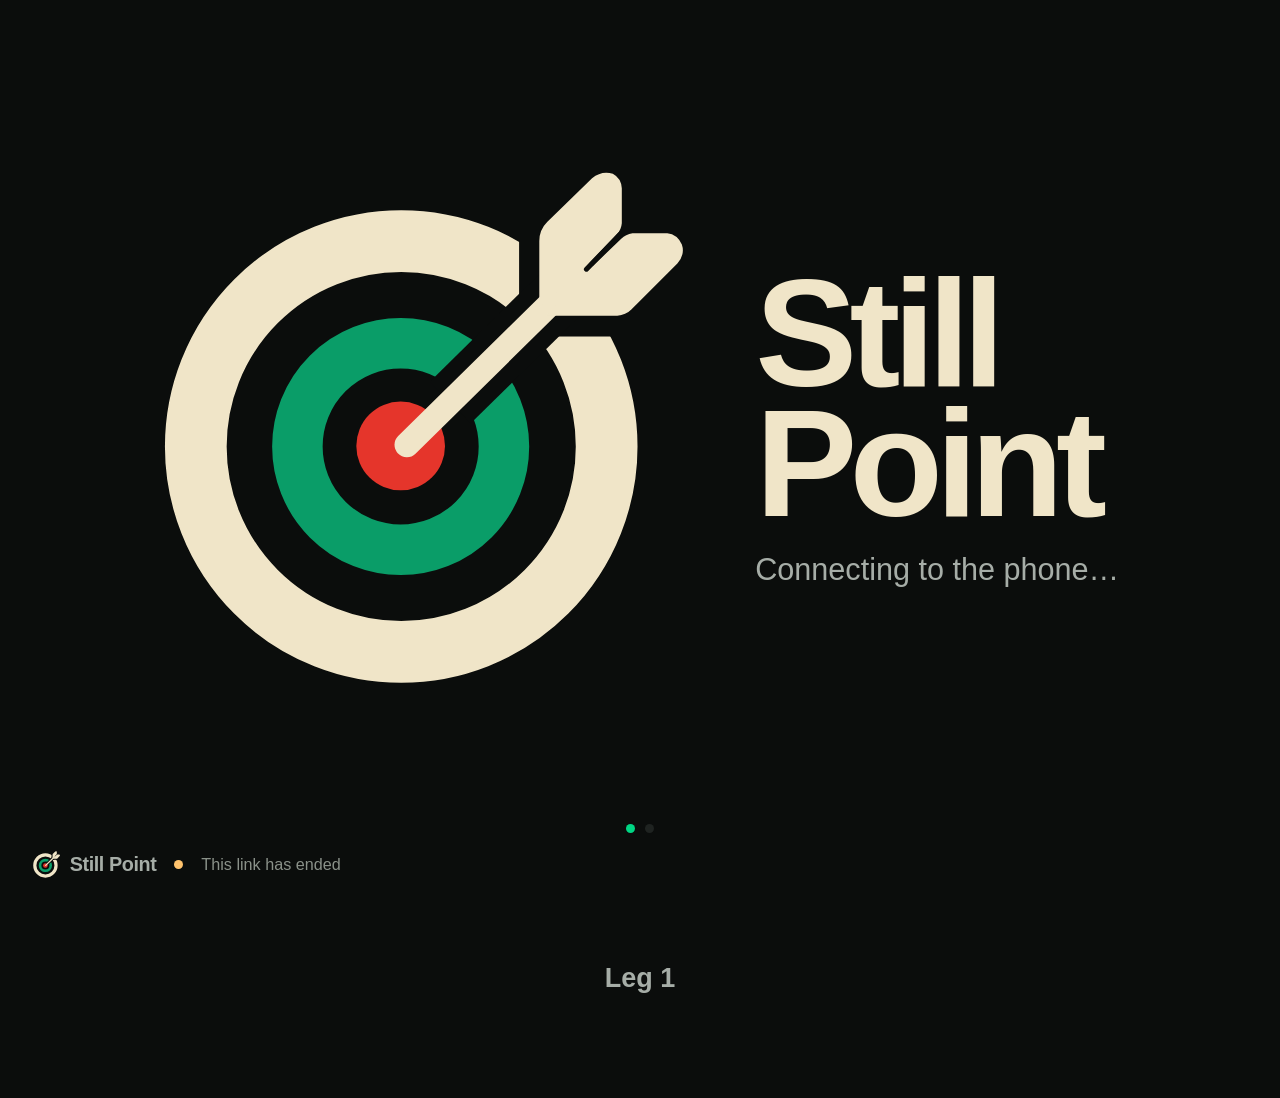
==== commit dc4cd68d: "Publish the website from stillpoint 753317a" ====
--- a/live/index.html
+++ b/live/index.html
@@ -70,6 +70,10 @@
   .panel.bust .board .lit { fill:var(--red); }
   .board .pin circle { fill:var(--ink); stroke:var(--white); stroke-width:4; }
   .board .pin text { fill:var(--white); font-size:24px; font-weight:900; text-anchor:middle; dominant-baseline:central; }
+  .board .pin.spot text { font-size:19px; }
+  .thrower { font-size:3.2vh; color:var(--muted); font-weight:700; margin-top:-.4vh; } .thrower b { color:var(--white); }
+  .panel.active .thrower b { color:var(--green); }
+  .board .pin.spot circle.tip { fill:var(--white); stroke:var(--ink); stroke-width:3; }
   .board .nums text { fill:var(--muted); font-size:26px; font-weight:800; text-anchor:middle; dominant-baseline:central; }
   /* Lines over a leg or a match: who led, and when it turned. */
   .chart { display:block; overflow:visible; }
@@ -93,6 +97,15 @@
   .row.active { background:var(--greenfield); }
   .row .name { font-size:4vh; }
   .row .score { font-size:12vh; }
+  .row .mid { flex:1; min-width:0; display:flex; flex-direction:column; gap:.8vh; }
+  .row .line { display:flex; align-items:center; gap:.8vw; min-width:0; }
+  .row .chip { font-size:3vh; font-weight:900; background:var(--well); border-radius:1vh; padding:.6vh .9vw; }
+  .row .co { font-size:3vh; font-weight:900; color:var(--green); white-space:nowrap; margin-left:.6vw; }
+  .row.bust { background:var(--redfield); }
+  .row .bustword { font-size:3vh; font-weight:900; color:var(--red); }
+  .row .avgp { display:none; font-size:2.6vh; color:var(--muted); font-weight:700; }
+  /* A tall screen keeps every name: the average moves under it. */
+  @media (orientation: portrait) { .row > .badge { display:none; } .row .avgp { display:block; } .row .score { font-size:10vh; } .row .name { font-size:3.6vh; } }
   .result { flex:1; display:flex; flex-direction:column; align-items:center; justify-content:center; gap:2vh; text-align:center; }
   .result .headline { font-size:18vh; font-weight:900; letter-spacing:-0.04em; color:var(--paper); }
   .result .sub { font-size:3vh; color:var(--muted); }
@@ -102,16 +115,63 @@
   .result .card .nm { font-size:4.4vh; font-weight:800; }
   .result .card .av { font-size:10vh; }
   .result .card .lg { font-size:3vh; color:var(--muted); }
+  .result .card .ks { display:flex; gap:1.6vw; margin-top:1.4vh; flex-wrap:wrap; }
+  .result .card .ks div { display:flex; flex-direction:column; gap:.3vh; }
+  .result .card .ks b { font-size:3.6vh; font-weight:900; font-variant-numeric:tabular-nums; }
+  .result .card .ks span { font-size:2vh; color:var(--muted); font-weight:700; white-space:nowrap; }
+  .result .card .prt { display:flex; flex-direction:column; gap:.4vh; margin-top:1.2vh; font-size:2.4vh; color:var(--muted); font-weight:700; font-variant-numeric:tabular-nums; }
+  .result .card .prt b { color:var(--white); font-weight:800; }
+  .result.charted .card .ks { margin-top:.8vh; } .result.charted .card .ks b { font-size:3vh; }
 
   /* Tournament */
-  .side { width:34vw; display:flex; flex-direction:column; gap:1.4vh; min-width:0; }
+  /* Several boards live: every board gets its own panel; the strip below says what comes next. */
+  .boards { flex:1; min-height:0; display:grid; gap:1.6vw; grid-template-columns:repeat(var(--cols), 1fr); grid-auto-rows:1fr; }
+  .bpanel { background:var(--surface); border-radius:2.6vh; padding:2.2vh 1.8vw; display:flex; flex-direction:column; gap:1.2vh; min-width:0; min-height:0; overflow:hidden; }
+  .bpanel.mine { box-shadow:inset 0 0 0 .35vh var(--glow-dim); }
+  .bpanel .bh { display:flex; align-items:baseline; gap:1vw; }
+  .bpanel .bn { font-size:calc(var(--bs) * .26); font-weight:900; color:var(--green); white-space:nowrap; }
+  .bpanel .br { font-size:calc(var(--bs) * .17); color:var(--muted); font-weight:700; white-space:nowrap; overflow:hidden; text-overflow:ellipsis; }
+  .bpanel .bp { flex:1; min-height:0; display:flex; align-items:center; gap:1vw; border-radius:1.8vh; padding:0 1.2vw; }
+  .bpanel .bp.on { background:var(--greenfield); }
+  .bpanel .bp.bust { background:var(--redfield); }
+  .bpanel .bp .who { flex:1; min-width:0; display:flex; flex-direction:column; align-items:flex-start; text-align:left; gap:.4vh; }
+  .bpanel .bp .nm { font-size:calc(var(--bs) * .3); font-weight:800; white-space:nowrap; overflow:hidden; text-overflow:ellipsis; }
+  .bpanel .bp .ln { font-size:calc(var(--bs) * .17); color:var(--muted); font-weight:700; white-space:nowrap; overflow:hidden; text-overflow:ellipsis; }
+  .bpanel .bp.on .ln b { color:var(--green); }
+  .bpanel .bp .sc { font-size:var(--bs); font-weight:900; letter-spacing:-0.04em; line-height:1; font-variant-numeric:tabular-nums; }
+  .bpanel .bp:not(.on) .sc { color:var(--muted); }
+  .bstrip { display:flex; align-items:center; gap:2vw; font-size:2.6vh; color:var(--muted); font-weight:700; min-height:0; }
+  .bstrip b { color:var(--white); }
+  .bstrip .nx { flex:1; min-width:0; white-space:nowrap; overflow:hidden; text-overflow:ellipsis; }
+  .bstrip .follow { margin:0; }
+  @media (orientation: portrait) { .boards { grid-template-columns:1fr; } }
+  .heat { width:100%; height:100%; display:flex; flex-direction:column; gap:2vh; }
+  .heat h2 { font-size:6vh; font-weight:900; letter-spacing:-0.03em; color:var(--paper); }
+  .heat .sub { font-size:2.6vh; color:var(--muted); margin-top:-1.6vh; }
+  .heat .hbs { flex:1; min-height:0; display:grid; gap:1.4vh 1.6vw; grid-template-columns:repeat(var(--hc), 1fr); grid-auto-rows:1fr; }
+  .heat .hb { min-width:0; min-height:0; display:flex; align-items:center; gap:1.2vw; }
+  .heat .hb .hw { display:flex; flex-direction:column; gap:.6vh; min-width:0; }
+  .heat .hb svg { height:100%; width:auto; aspect-ratio:1; flex:none; }
+  .heat .hb svg > :not(.hd) { opacity:.45; }
+  .heat .hn { font-size:3.2vh; font-weight:800; white-space:nowrap; overflow:hidden; text-overflow:ellipsis; max-width:100%; }
+  .heat .hl { font-size:2.2vh; color:var(--muted); font-weight:700; }
+  .heat .hd { fill:var(--paper); stroke:var(--ink); stroke-width:1.5; opacity:0; animation:heatIn .5s ease-out forwards; }
+  @keyframes heatIn { from { opacity:0; transform:scale(2.4); } to { opacity:.85; transform:scale(1); } }
+  .heat .hd { transform-box:fill-box; transform-origin:center; }
+  @media (prefers-reduced-motion: reduce) { .heat .hd { animation:none; opacity:.9; } }
+  .side { width:34vw; display:flex; flex-direction:column; gap:1.4vh; min-width:0; min-height:0; overflow:hidden; }
+  .side .nexts { display:flex; flex-direction:column; gap:1.4vh; }
+  .side .nexts .more { font-size:2.4vh; color:var(--muted); font-weight:700; padding-left:1.2vw; }
+  /* A long list of final places tightens instead of running into the footer. */
+  .side.many .champion { padding:2.6vh 2.4vw; } .side.many .champion .cup { height:7vh; } .side.many .champion .n { font-size:7vh; }
+  .side.many .pl { font-size:2.3vh; padding:.45vh 1.2vw; }
   .label { font-size:2.8vh; color:var(--muted); font-weight:800; text-transform:none; margin-top:.6vh; }
   .fix { border-radius:1.8vh; background:var(--surface); padding:1.6vh 1.6vw; display:flex; align-items:center; gap:1vw; }
   .fix.live { background:var(--greenfield); }
   .fix .vs { flex:1; min-width:0; }
   .fix .vs div:first-child { font-size:3.6vh; font-weight:800; white-space:nowrap; overflow:hidden; text-overflow:ellipsis; }
   .fix .vs div:last-child { font-size:2.6vh; color:var(--muted); }
-  .fix .board { font-size:2.4vh; color:var(--green); font-weight:900; white-space:nowrap; }
+  .fix .bd { font-size:2.4vh; color:var(--green); font-weight:900; white-space:nowrap; }
   .stage { flex:1; min-width:0; position:relative; overflow:hidden; }
   .champion { border-radius:3vh; background:var(--paper); color:var(--ink); padding:4vh 3vw; display:flex; flex-direction:column; gap:1vh; }
   .champion .cup { height:12vh; width:auto; align-self:flex-start; margin-bottom:.6vh; }
@@ -129,7 +189,9 @@
   /* Portrait screens (a turned TV, a tablet): stack instead of squeezing columns. */
   @media (orientation: portrait) {
     main { flex-direction:column; }
-    .side { width:auto; }
+    .side { width:auto; max-height:46vh; flex:none; }
+    .champion { padding:2.4vh 4vw; } .champion .cup { height:6vh; } .champion .n { font-size:6vh; }
+    .stage { min-height:40vh; }
     .panel { padding:2vh 4vw; gap:1vh; }
     .panel .score { font-size:13vh; }
     .panel .darts .dart { height:6vh; }
@@ -187,6 +249,21 @@
   .slide.steps li { counter-increment:step; width:24vw; background:var(--surface); border-radius:2.4vh; padding:3.4vh 2vw; font-size:3.2vh; color:var(--muted); line-height:1.3; }
   .slide.steps li::before { content:counter(step); display:block; font-size:9vh; font-weight:900; color:var(--green); line-height:1; margin-bottom:1.6vh; }
   .slide.steps li b { color:var(--white); }
+  .slide.tonight { flex-direction:column; gap:4vh; }
+  .slide.tonight h2 { font-size:7vh; font-weight:900; letter-spacing:-0.03em; color:var(--paper); }
+  .slide.tonight .sub { font-size:2.8vh; color:var(--muted); margin-top:-3vh; }
+  .slide.tonight .highs { display:flex; gap:2.4vw; }
+  .slide.tonight .hi { width:19vw; background:var(--surface); border-radius:2.4vh; padding:3.4vh 2vw; display:flex; flex-direction:column; gap:1.2vh; }
+  .slide.tonight .hi .l { font-size:2.4vh; line-height:1.25; min-height:2.5em; color:var(--muted); text-transform:uppercase; letter-spacing:.08em; font-weight:700; }
+  .slide.tonight .hi .v { font-size:min(11vh, 4.6vw); font-weight:900; color:var(--green); line-height:1; letter-spacing:-0.03em; }
+  .slide.tonight .hi .v small { font-size:3vh; color:var(--muted); font-weight:700; letter-spacing:0; margin-left:.6vw; }
+  .slide.tonight .hi .n { font-size:3.6vh; color:var(--white); font-weight:700; overflow:hidden; text-overflow:ellipsis; white-space:nowrap; }
+  /* Inside a finished tournament's stage the highs sit two by two beside the champion. */
+  .staged { position:relative; height:100%; }
+  .staged .slide.tonight { gap:3vh; }
+  .staged .slide.tonight .highs { display:grid; grid-template-columns:repeat(2, minmax(0, 1fr)); gap:2vh 2vw; width:min(100%, 56vw); }
+  .staged .slide.tonight .hi { width:auto; padding:2.6vh 2vw; }
+  .staged .slide.tonight .hi .l { min-height:0; }
   .slide.board-merit { padding:0 6vw; }
   .slide.board-merit .merit { width:100%; }
   .dots { position:absolute; left:0; right:0; bottom:0; display:flex; justify-content:center; gap:.8vw; }
@@ -207,6 +284,14 @@
     .slide.steps li { width:84vw; font-size:4.2vw; padding:2.2vh 5vw; }
     .slide.steps li::before { font-size:9vw; margin-bottom:.8vh; }
     .slide .copy .word { font-size:22vw; }
+    .slide.tonight h2 { font-size:9vw; }
+    .slide.tonight .sub { font-size:3.6vw; margin-top:-2vh; }
+    .slide.tonight .highs { flex-wrap:wrap; justify-content:center; gap:2vh 4vw; width:88vw; }
+    .slide.tonight .hi { width:42vw; padding:2.4vh 4vw; }
+    .slide.tonight .hi .l { font-size:3vw; }
+    .slide.tonight .hi .v { font-size:10vw; }
+    .slide.tonight .hi .v small { font-size:3.6vw; }
+    .slide.tonight .hi .n { font-size:4.6vw; }
   }
   @media (prefers-reduced-motion: reduce) { .attract, .slide .brandmark .ring, .dart.next { animation:none; } }
   /* Idle and moments */
@@ -253,21 +338,247 @@
     #call .intro { flex-direction:column; align-items:center; gap:2vh; margin-top:0; } #call .intro .sp { display:none; }
     #call .intro > div:not(.sp) { align-items:center !important; text-align:center !important; font-size:2.4vh; }
     #call .intro .nm { display:block; color:var(--paper); font-weight:900; } }
+
+  /* Follow on your phone: the code on the TV for anyone in the room. */
+  .follow { display:flex; align-items:center; gap:1.4vw; margin-top:auto; padding-top:1.4vh; }
+  .follow img { width:12vh; height:12vh; border-radius:1.2vh; flex:none; }
+  .follow div { font-size:2.3vh; color:var(--muted); line-height:1.3; }
+  .follow div b { display:block; color:var(--white); font-size:2.8vh; font-weight:800; }
+  .slide.steps .follow { margin-top:0; }
+  @media (orientation: portrait) { .follow img { width:9vh; height:9vh; } }
+
+  /* Pocket: the same live view on a spectator's phone, read with one hand and scrolled. */
+  html.pocket, html.pocket body { overflow:auto; height:auto; min-height:100%; }
+  html.pocket #app { position:static; display:block; padding:0 16px calc(24px + env(safe-area-inset-bottom)); min-height:100vh; }
+  html.pocket #moment, html.pocket #call, html.pocket #leg { position:fixed; z-index:30; }
+  html.pocket #confetti { position:fixed; z-index:31; }
+  html.pocket #moment .big { font-size:34vw; } html.pocket #moment #momentWho { font-size:7vw; }
+  html.pocket #call { padding:0 20px; } html.pocket #call .b { font-size:20vw; } html.pocket #call .k, html.pocket #call .r { font-size:5vw; }
+  html.pocket #call .vs { flex-direction:column; align-items:center; gap:6px; } html.pocket #call .vs .n { text-align:center !important; font-size:9vw; }
+  html.pocket #call .intro { display:none; }
+  html.pocket #leg { padding:32px 16px 40px; } html.pocket #leg .w { font-size:10vw; } html.pocket #leg .f { font-size:6vw; }
+  html.pocket #leg .k, html.pocket #leg .a { font-size:4vw; } html.pocket #leg .chart { height:auto; width:100%; max-width:none; }
+  .ptop { position:sticky; top:0; z-index:5; background:var(--ink); display:flex; align-items:center; gap:10px; padding:14px 0 12px; }
+  .ptop .mark { display:flex; align-items:center; gap:8px; font-weight:900; font-size:17px; letter-spacing:-0.02em; }
+  .ptop .mark svg { height:22px; width:auto; }
+  .ptop .dot { width:8px; height:8px; border-radius:50%; background:var(--green); flex:none; }
+  .ptop .dot.off { background:var(--amber); }
+  .ptop .st { color:var(--muted); font-size:14px; }
+  .ptop .grow { flex:1; }
+  .mebtn { font:inherit; font-size:15px; font-weight:800; color:var(--ink); background:var(--paper); border:0; border-radius:999px; padding:0 16px; min-height:44px; max-width:50vw;
+    white-space:nowrap; overflow:hidden; text-overflow:ellipsis; cursor:pointer; }
+  .mebtn.set { background:var(--green); color:var(--on); }
+  .pnow { border-radius:20px; background:var(--surface); padding:18px; margin:4px 0 16px; }
+  .pnow.go { background:var(--green); color:var(--on); }
+  .pnow .k { font-size:14px; color:var(--muted); font-weight:700; }
+  .pnow.go .k, .pnow.go .s { color:var(--on); opacity:.75; }
+  .pnow .h { font-size:28px; font-weight:900; letter-spacing:-0.02em; line-height:1.1; margin-top:4px; overflow-wrap:anywhere; }
+  .pnow .s { font-size:16px; color:var(--muted); margin-top:6px; }
+  .ptitle { font-size:30px; font-weight:900; letter-spacing:-0.03em; line-height:1.05; margin:8px 0 4px; color:var(--paper); overflow-wrap:anywhere; }
+  .psub { font-size:16px; color:var(--muted); margin-bottom:16px; line-height:1.4; }
+  .tabs { display:flex; gap:4px; background:var(--surface); border-radius:999px; padding:4px; margin-bottom:8px; position:sticky; top:70px; z-index:4; }
+  .tabs button { flex:1; font:inherit; font-size:15px; font-weight:800; color:var(--muted); background:none; border:0; border-radius:999px; min-height:44px; cursor:pointer; }
+  .tabs button.on { background:var(--paper); color:var(--ink); }
+  .ph { font-size:20px; font-weight:900; margin:22px 0 10px; letter-spacing:-0.01em; }
+  .pfix { display:flex; align-items:center; gap:12px; background:var(--surface); border-radius:16px; padding:14px 16px; margin-bottom:8px; }
+  .pfix.live { background:var(--greenfield); }
+  .pfix.me, .prow.me, .pcard.me { box-shadow: inset 4px 0 0 var(--paper); }
+  .pfix .vs { flex:1; min-width:0; }
+  .pfix .vs div:first-child { font-size:18px; font-weight:800; overflow-wrap:anywhere; }
+  .pfix .vs div:last-child { font-size:14px; color:var(--muted); margin-top:2px; }
+  .pfix .bd { font-size:15px; font-weight:900; color:var(--green); white-space:nowrap; text-align:right; }
+  .pfix .bd small { display:block; color:var(--white); font-size:15px; }
+  .pgrid { display:grid; grid-template-columns:1fr; gap:8px; }
+  @media (min-width:520px) { .pgrid { grid-template-columns:1fr 1fr; } }
+  .pcard { background:var(--surface); border-radius:14px; padding:10px 14px; }
+  .pcard.live { background:var(--greenfield); }
+  .pcard.bye { opacity:.45; }
+  .pcard .ml { font-size:16px; padding:3px 0; }
+  .prow { display:flex; align-items:center; gap:12px; background:var(--surface); border-radius:14px; padding:12px 14px; margin-bottom:6px; font-size:16px; }
+  .prow.through .rk { color:var(--green); }
+  .prow .rk { width:26px; font-weight:900; color:var(--muted); flex:none; }
+  .prow .nm { flex:1; font-weight:800; min-width:0; white-space:nowrap; overflow:hidden; text-overflow:ellipsis; }
+  .prow .ex { color:var(--muted); font-size:14px; white-space:nowrap; }
+  .prow .pt { font-weight:900; color:var(--paper); min-width:34px; text-align:right; font-variant-numeric:tabular-nums; }
+  .pplayer { border-radius:20px; background:var(--surface); padding:16px 18px; margin-bottom:10px; }
+  .pplayer.active { background:var(--greenfield); }
+  .pplayer.bust { background:var(--redfield); }
+  .pplayer .top { display:flex; align-items:center; gap:10px; }
+  .pplayer .nm { flex:1; font-size:20px; font-weight:800; min-width:0; overflow:hidden; text-overflow:ellipsis; white-space:nowrap; }
+  .pplayer .tl { font-size:15px; color:var(--muted); font-weight:700; white-space:nowrap; }
+  .pplayer.active .tl { color:var(--green); } .pplayer.bust .tl { color:var(--red); }
+  .pplayer .sc { font-size:72px; margin-top:8px; }
+  .pplayer .co { font-size:22px; font-weight:900; color:var(--green); margin-top:8px; }
+  .pplayer .ds { display:flex; gap:6px; margin-top:12px; }
+  .pplayer .ds div { flex:1; height:44px; border-radius:12px; background:var(--well); display:flex; align-items:center; justify-content:center; font-size:20px; font-weight:900; }
+  .pplayer .ls { font-size:16px; color:var(--muted); margin-top:8px; }
+  .pplayer .ls b { color:var(--white); }
+  .pboard { display:flex; justify-content:center; margin:6px 0 12px; }
+  .pboard .board { width:min(100%, 340px); height:auto; aspect-ratio:1; }
+  .pcmp { display:grid; grid-template-columns:1fr auto 1fr; gap:8px; align-items:baseline; background:var(--surface); border-radius:14px; padding:10px 14px; margin-bottom:6px; }
+  .pcmp.head { background:none; padding-top:0; padding-bottom:0; }
+  .pcmp b { font-size:20px; font-weight:900; color:var(--muted); font-variant-numeric:tabular-nums; } .pcmp b.lead { color:var(--white); }
+  .pcmp b:last-child { text-align:right; } .pcmp span { font-size:14px; color:var(--muted); font-weight:700; text-align:center; }
+  .pempty { font-size:17px; color:var(--muted); padding:24px 0; line-height:1.5; }
+  #sheet { position:fixed; inset:0; background:var(--scrim); display:none; flex-direction:column; padding:16px; z-index:40; overflow:auto; }
+  #sheet.show { display:flex; }
+  #sheet h2 { font-size:24px; font-weight:900; margin:8px 0 4px; }
+  #sheet p { color:var(--muted); font-size:15px; margin-bottom:14px; line-height:1.4; }
+  #sheet button { font:inherit; text-align:left; font-size:18px; font-weight:800; color:var(--white); background:var(--surface); border:0; border-radius:14px; padding:12px 16px; margin-bottom:6px; min-height:48px; cursor:pointer; }
+  #sheet button.on { background:var(--green); color:var(--on); }
+  #sheet button.quiet { background:none; color:var(--muted); text-align:center; }
+  button:focus-visible { outline:3px solid var(--green); outline-offset:2px; }
+
+  /* Cricket: the marks board, one column per player around the numbers, as it is chalked. */
+  .ck { flex:1; display:grid; gap:1vh 1.6vw; align-content:stretch; min-height:0; }
+  .ck .hd { border-radius:2.4vh; background:var(--surface); padding:2vh 1.6vw; display:flex; flex-direction:column; align-items:center; gap:.6vh; min-width:0; }
+  .ck .hd.active { background:var(--greenfield); }
+  .ck .hd .nm { font-size:4vh; font-weight:800; max-width:100%; white-space:nowrap; overflow:hidden; text-overflow:ellipsis; }
+  .ck .hd .pts { font-size:12vh; }
+  .ck .hd .ds { display:flex; gap:.6vw; min-height:4.4vh; }
+  .ck .hd .ds span { font-size:2.8vh; font-weight:900; background:var(--well); border-radius:1vh; padding:.6vh .9vw; }
+  .ck .tg { display:flex; align-items:center; justify-content:center; font-size:6vh; color:var(--paper); }
+  .ck .tg.dead { color:var(--raised); }
+  .ck .mk { display:flex; align-items:center; justify-content:center; border-radius:1.6vh; background:var(--surface); min-height:0; }
+  .ck .mk.dead { background:transparent; }
+  .ck .mk svg { height:6.4vh; width:6.4vh; overflow:visible; }
+  .ck .mk svg * { stroke:var(--muted); stroke-width:11; stroke-linecap:round; fill:none; }
+  .ck .mk.open svg * { stroke:var(--green); }
+  .ck .mk.dead svg * { stroke:var(--raised); }
+  html.pocket .ck { gap:6px 8px; margin-bottom:16px; }
+  html.pocket .ck .hd { border-radius:16px; padding:12px 8px; gap:4px; }
+  html.pocket .ck .hd .nm { font-size:16px; } html.pocket .ck .hd .pts { font-size:40px; }
+  html.pocket .ck .hd .ds { min-height:28px; gap:4px; } html.pocket .ck .hd .ds span { font-size:14px; padding:4px 6px; border-radius:8px; }
+  html.pocket .ck .tg { font-size:24px; } html.pocket .ck .mk { border-radius:10px; height:44px; }
+  html.pocket .ck .mk svg { height:26px; width:26px; }
+
+  /* The night's story: how the champion got there, and the match everyone will talk about. */
+  .story { height:100%; display:flex; flex-direction:column; justify-content:center; gap:2.2vh; padding:0 2vw; }
+  .story h2 { font-size:5.4vh; font-weight:900; letter-spacing:-0.03em; color:var(--paper); }
+  .story .road { display:flex; flex-direction:column; gap:1vh; }
+  .story .step { display:grid; grid-template-columns:16vw 1fr auto; align-items:center; gap:1.4vw; background:var(--surface); border-radius:1.6vh; padding:1.3vh 1.6vw; font-size:3.2vh; }
+  .story .step .rd { color:var(--muted); font-weight:700; font-size:2.5vh; white-space:nowrap; overflow:hidden; text-overflow:ellipsis; }
+  .story .step .op { font-weight:800; white-space:nowrap; overflow:hidden; text-overflow:ellipsis; min-width:0; }
+  .story .step .sc { font-weight:900; color:var(--green); font-variant-numeric:tabular-nums; }
+  .story .step.lost .sc { color:var(--red); }
+  .story .facts { display:grid; grid-template-columns:repeat(3, 1fr); gap:1.4vw; margin-top:1vh; }
+  .story .facts div { background:var(--greenfield); border-radius:1.6vh; padding:1.6vh 1.4vw; display:flex; flex-direction:column; gap:.6vh; min-width:0; }
+  .story .facts b { font-size:5vh; font-weight:900; letter-spacing:-0.03em; color:var(--white); line-height:1; }
+  .story .facts span { font-size:2.2vh; color:var(--muted); font-weight:700; }
+  .story .facts .close b { font-size:3.4vh; white-space:nowrap; overflow:hidden; text-overflow:ellipsis; }
+  @media (orientation: portrait) {
+    .story { gap:1.4vh; padding:0; } .story h2 { font-size:3.8vh; }
+    .story .step { grid-template-columns:28vw 1fr auto; font-size:2.4vh; padding:1vh 3vw; } .story .step .rd { font-size:2vh; }
+    .story .facts { grid-template-columns:1fr 1fr; } .story .facts .close { grid-column:1 / -1; } .story .facts b { font-size:3.4vh; }
+    .side .champion, .side.many .champion { padding:2vh 4vw; gap:.4vh; } .side .champion .cup, .side.many .champion .cup { height:5vh; }
+    .side .champion .n, .side.many .champion .n { font-size:5.5vh; } .side.many .pl { font-size:2vh; }
+    .side .pl, .side .places-label { display:none; } .side { max-height:none; }
+  }
+  .pstory .step { display:grid; grid-template-columns:auto 1fr auto; gap:10px; align-items:center; background:var(--surface); border-radius:14px; padding:12px 14px; margin-bottom:6px; font-size:16px; }
+  .pstory .step .rd { color:var(--muted); font-size:14px; } .pstory .step .op { font-weight:800; min-width:0; overflow:hidden; text-overflow:ellipsis; white-space:nowrap; }
+  .pstory .step .sc { font-weight:900; color:var(--green); } .pstory .step.lost .sc { color:var(--red); }
 </style>
 </head>
 <body>
-<div id="app"><div class="idle"><div class="word">Still<br>Point</div><div class="hint">Connecting to the phone…</div></div></div>
+<div id="app"><div class="idle"><div class="word">Still<br>Point</div><div class="hint" data-t="Connecting to the phone…">Connecting to the phone…</div></div></div>
 <div id="moment"><div class="big num" id="momentText">180</div><div id="momentWho"></div></div>
 <div id="leg" role="status" aria-live="polite"><div class="k" id="legTitle">Leg 1</div><div class="w" id="legWinner"></div><div class="f" id="legFacts"></div><div class="a" id="legAverages"></div><div id="legRace"></div></div>
-<div id="call" role="alert" aria-live="assertive"><div class="k">Now on</div><div class="b num" id="callBoard">Board 1</div>
+<div id="call" role="alert" aria-live="assertive"><div class="k" id="callKicker" data-t="Now on">Now on</div><div class="b num" id="callBoard">Board 1</div>
   <div class="vs"><div class="n" id="callHome"></div><div class="v">v</div><div class="n" id="callAway"></div></div><div class="intro" id="callIntro"></div><div class="r" id="callRound"></div></div>
 <canvas id="confetti" aria-hidden="true"></canvas>
+<div id="sheet" role="dialog" aria-modal="true"></div>
 <script>
 (function () {
   var app = document.getElementById('app');
   var connected = false, state = null, lastTotals = null;
 
   function esc(s) { return String(s == null ? '' : s).replace(/[&<>"']/g, function (c) { return {'&':'&amp;','<':'&lt;','>':'&gt;','"':'&quot;',"'":'&#39;'}[c]; }); }
+  /* Language: the phone sends "lang" with each state; ?lang= on the address wins. English is the default. */
+  var NL = {
+    'Tonight': 'Vanavond',
+    '1 match played': '1 wedstrijd gespeeld',
+    '{n} matches played': '{n} wedstrijden gespeeld',
+    'darts': 'pijlen',
+    'Best average': 'Beste gemiddelde',
+    'Highest checkout': 'Hoogste finish',
+    'Most 180s': "Meeste 180's",
+    'Best leg': 'Beste leg',
+    'career average': 'carrièregemiddelde',
+    'head to head {a}–{b}': 'onderling {a}–{b}',
+    'Connecting to the phone…': 'Verbinden met de telefoon…',
+    'Start a match or open a tournament on the phone. It appears here at once.': 'Start een wedstrijd of open een toernooi op de telefoon. Het verschijnt hier meteen.',
+    'Demo': 'Demo', 'Live': 'Live', 'Reconnecting…': 'Opnieuw verbinden…',
+    'Click or press OK for sound': 'Klik of druk op OK voor geluid',
+    'Board {n}': 'Bord {n}', 'Now on': 'Nu op',
+    '{name} wins': '{name} wint', '{name} win': '{name} winnen', 'Game complete': 'Spel afgelopen', 'Paused': 'Gepauzeerd',
+    '3-dart average': '3-dart gemiddelde', '3-dart average through the match': '3-dart gemiddelde door de wedstrijd',
+    'leg': 'leg', 'legs': 'legs', '{n} sets': '{n} sets',
+    'Sets {n}': 'Sets {n}', 'Legs {n}': 'Legs {n}',
+    'Bust': 'Bust', 'Throwing': 'Gooit', '{n} avg': '{n} gem.', 'Last {n}': 'Laatste {n}',
+    'Checkout': 'Checkout', 'Target': 'Doel',
+    'Third place': 'Derde plaats',
+    'Player': 'Speler', 'P': 'G', 'W': 'W', 'Pts': 'Ptn',
+    'Order of Merit': 'Order of Merit', 'Points from every finished tournament': 'Punten uit elk afgerond toernooi',
+    '{n} played': '{n} gespeeld', 'title': 'titel', 'titles': 'titels',
+    'Final places': 'Eindstand', 'Champion': 'Kampioen', 'Runner-up {name}': 'Tweede {name}', 'Third {name}': 'Derde {name}',
+    'avg': 'gem.', 'Where the darts went': 'Waar de pijlen zaten', 'Every dart the camera scored tonight': 'Elke pijl die de camera vanavond telde', 'most in {bed}': 'meest in {bed}', '{n} boards playing': '{n} borden spelen', 'About {t} to go': 'Nog ongeveer {t}', 'On the boards': 'Op de borden', 'Up next': 'Hierna', '+{n} more': '+{n} meer', 'Waiting for results': 'Wachten op uitslagen',
+    'Play on the big screen': 'Speel op het grote scherm',
+    'Start a match': 'Start een wedstrijd', 'on the phone. The scores appear here at once.': 'op de telefoon. De scores verschijnen hier meteen.',
+    'Throw.': 'Gooi.', 'The camera counts every dart; the room sees the score and the checkout.': 'De camera telt elke dart; de zaal ziet de score en de uitgooi.',
+    'Run a tournament': 'Speel een toernooi', 'and this screen calls the matches and crowns the champion.': 'en dit scherm roept de wedstrijden om en kroont de kampioen.',
+    '{n} out': '{n} uit',
+    '{name} checked out': '{name} gooide uit',
+    'Losers bracket': 'Verliezersschema', 'Grand final': 'Grote finale',
+    'Beat {name}': 'Won van {name}', 'Lost to {name}': 'Verloren van {name}',
+    'Set {n}': 'Set {n}', 'Leg {n}': 'Leg {n}', '{name} takes it': '{name} wint de leg', '{name} take it': '{name} winnen de leg', '{n} darts \u00b7 {c} out': '{n} pijlen \u00b7 {c} uit',
+    'Final': 'Finale', 'Finals': 'Finales', 'Semi-final': 'Halve finale', 'Semi-finals': 'Halve finales',
+    'Quarter-final': 'Kwartfinale', 'Quarter-finals': 'Kwartfinales', 'Round of {n}': 'Laatste {n}', 'Round {n}': 'Ronde {n}',
+    'Group stage': 'Groepsfase', 'Knockout': 'Knock-out', 'Winner': 'Winnaar',
+    'Follow on your phone': 'Volg op je telefoon', 'Scan for the bracket and your next match': 'Scan voor het schema en je volgende wedstrijd',
+    'Follow a player': 'Volg een speler', 'Your matches are highlighted, and this phone tells you when you are called to a board.': 'Je wedstrijden worden gemarkeerd en deze telefoon laat weten wanneer je naar een bord wordt geroepen.',
+    'Stop following {name}': 'Stop met {name} volgen', 'Close': 'Sluiten', 'No players yet.': 'Nog geen spelers.',
+    'Playing now': 'Speelt nu', 'On {n}': 'Staat op {n}', 'On {n}, throwing': 'Staat op {n}, gooit nu', 'Your match is on': 'Je wedstrijd begint',
+    'You are up next': 'Jij bent hierna', 'In the queue': 'In de rij', '{n} in line': '{n} in de rij', 'Final place': 'Eindplaats',
+    '+{n} merit points': '+{n} meritpunten', 'Still in': 'Nog in het toernooi', 'Waiting for your next match': 'Wachten op je volgende wedstrijd',
+    'Out': 'Uitgeschakeld', 'Following': 'Je volgt', 'No match for {name} tonight yet': 'Nog geen wedstrijd voor {name} vanavond',
+    '{p} played \u00b7 {w} won': '{p} gespeeld \u00b7 {w} gewonnen', '{n} point': '{n} punt', '{n} points': '{n} punten',
+    'Now': 'Nu', 'Bracket': 'Schema', 'Table': 'Stand', 'Merit': 'Ranking', 'Between matches': 'Tussen de wedstrijden',
+    "The club's Order of Merit": 'De Order of Merit van de club',
+    'Nothing is being played right now. This page updates by itself when a match or tournament starts on the phone.': 'Er wordt nu niet gespeeld. Deze pagina ververst vanzelf zodra er een wedstrijd of toernooi start op de telefoon.',
+    'You are called to': 'Je wordt geroepen naar', 'v {name}': 'tegen {name}', 'last {n}': 'laatste {n}',
+    'points': 'punten', 'marks': 'marks', 'Ended': 'Verlopen', 'This link has ended': 'Deze link is verlopen', 'The big screen was restarted on the phone. Scan the new code on the TV.': 'Het grote scherm is opnieuw gestart op de telefoon. Scan de nieuwe code op de tv.',
+    'How {name} won it': 'Zo won {name}', 'Matches': 'Wedstrijden', 'Legs played': 'Legs gespeeld', 'Closest match': 'Spannendste wedstrijd',
+    '{m} matches · {l} legs played': '{m} wedstrijden · {l} legs gespeeld',
+    'Next': 'Hierna',
+    'High out': 'Hoogste finish', '180s': "180's", 'First 9': 'Eerste 9'
+  };
+  var pinnedLang = (location.search.match(/[?&]lang=(\w+)/) || [])[1];
+  var lang = 'en';
+  /* tr(s, vars): the Dutch for s when the phone is in Dutch (else s), with {name} placeholders filled in. */
+  function tr(s, vars) {
+    var out = lang === 'nl' && NL.hasOwnProperty(s) ? NL[s] : s;
+    if (vars) out = out.replace(/\{(\w+)\}/g, function (m, k) { return vars.hasOwnProperty(k) ? vars[k] : m; });
+    return out;
+  }
+  /* Round names come from the phone in English; the usual ones are translated, anything else passes through. */
+  function trRound(n) {
+    n = String(n == null ? '' : n);
+    var m = /^Round of (\d+)$/.exec(n) || /^Round (\d+)$/.exec(n);
+    if (m) return tr(n.indexOf('of') > 0 ? 'Round of {n}' : 'Round {n}', { n: m[1] });
+    return tr(n);
+  }
+  function applyStatic() {
+    var els = document.querySelectorAll('[data-t]');
+    for (var i = 0; i < els.length; i++) els[i].textContent = tr(els[i].getAttribute('data-t'));
+    document.documentElement.setAttribute('lang', lang);
+  }
+  function setLang(name) {
+    name = pinnedLang || name;
+    var next = name === 'nl' ? 'nl' : 'en';
+    if (next === lang) return;
+    lang = next;
+    applyStatic();
+  }
   function initial(n) { n = String(n || '').trim(); return n ? esc(n.charAt(0).toUpperCase()) : '?'; }
 
   /* The Still Point mark (brand/logo_notext.png) as vector, so it is sharp on a 4K screen. */
@@ -291,12 +602,20 @@
     '<path fill="none" stroke="#c9962e" stroke-width="7" d="M31 24H16v8c0 12 8 20 18 21M89 24h15v8c0 12-8 20-18 21"/>' +
     '<path fill="#a87a1f" d="M53 75h14v17H53z"/><path fill="#0b0d0c" d="M36 92h48v14H36z"/><path fill="#f4ecd6" opacity=".35" d="M40 20h9v26c0 9 3 16 8 21-10-3-17-11-17-21z"/></svg>';
 
-  var demo = /[?&]demo(&|$)/.test(location.search);
+  var demo = /[?&]demo(&|$)/.test(location.search), casting = /[?&]cast(&|$)/.test(location.search);
+  // A phone in the room gets the pocket layout; a TV, projector, turned screen or the website demo keeps the big one.
+  var pocket = /[?&]pocket(&|$)/.test(location.search) || (!demo && !casting && !/[?&]tv(&|$)/.test(location.search) && Math.min(window.innerWidth, screen.width || 9999) < 760);
+  if (pocket) document.documentElement.className = 'pocket';
+  /* The code for anyone in the room, only where the phone itself serves the page (not the website demo, not a Chromecast). */
+  function follow(text) {
+    if (demo || casting || pocket || /[?&]noqr(&|$)/.test(location.search)) return '';
+    return '<div class="follow"><img src="' + location.pathname.replace(/\/$/, '') + '/qr.svg" alt="' + esc(tr('Follow on your phone')) + '"><div><b>' + tr('Follow on your phone') + '</b>' + tr(text) + '</div></div>';
+  }
   function footer() {
     var t = state && state.match && state.match.tournament;
     return '<footer><span class="mark">' + mark() + 'Still Point</span><span class="dot' + (connected ? '' : ' off') + '"></span>' +
-      '<span>' + (demo ? 'Demo' : connected ? 'Live' : 'Reconnecting…') + '</span>' + (soundLocked ? '<span class="snd">Click or press OK for sound</span>' : '') + '<span class="grow"></span>' +
-      (t ? '<span>' + esc(t.name) + (t.board ? ' · Board ' + esc(t.board) : '') + '</span>' : '') + '</footer>';
+      '<span>' + tr(demo ? 'Demo' : ended ? 'This link has ended' : connected ? 'Live' : 'Reconnecting…') + '</span>' + (soundLocked ? '<span class="snd">' + tr('Click or press OK for sound') + '</span>' : '') + '<span class="grow"></span>' +
+      (t ? '<span>' + esc(t.name) + (t.board ? ' · ' + tr('Board {n}', { n: esc(t.board) }) : '') + '</span>' : '') + '</footer>';
   }
 
   /* A dartboard with the visit's beds lit. The scorer reports a bed (T20, S5), not a point on the
@@ -320,7 +639,9 @@
     });
     return (BOARD = s + '<circle r="' + R.sb + '" class="rg"/><circle r="' + R.db + '" class="rr"/><g class="nums">' + nums + '</g>');
   }
-  function boardSvg(darts) {
+  /* points[i], when the camera measured it: where dart i really landed, as fractions of the double ring
+     (x right, y down, 20 at the top). The bed still lights; the pin moves to the spot. */
+  function boardSvg(darts, points) {
     var lit = '', pins = '', seen = {};
     (darts || []).slice(0, 3).forEach(function (d, i) {
       var bull = d === 'SB' || d === 'DB', m = /^([SDT])(\d+)$/.exec(d || ''), k = m ? ORDER.indexOf(+m[2]) : -1;
@@ -335,9 +656,29 @@
         // Darts in the same bed fan out along it so each number stays readable.
         at = xy(t === 'S' && n > 1 ? r - 30 * (n - 1) : r, -90 + k * 18 + (t === 'S' || n === 1 ? 0 : (t === 'T' ? 30 : 20) * (n === 2 ? 1 : -1)));
       }
-      pins += '<g class="pin"><circle cx="' + at[0] + '" cy="' + at[1] + '" r="19"/><text x="' + at[0] + '" y="' + at[1] + '">' + (i + 1) + '</text></g>';
+      var pt = points && points[i];
+      if (pt && isFinite(pt[0]) && isFinite(pt[1])) {
+        // The measured spot: a small mark where the tip went in, the number beside it.
+        var sx = +(pt[0] * R.d1).toFixed(1), sy = +(pt[1] * R.d1).toFixed(1);
+        pins += '<g class="pin spot"><circle class="tip" cx="' + sx + '" cy="' + sy + '" r="6"/><circle cx="' + (sx + 16) + '" cy="' + (sy - 16) + '" r="15"/><text x="' + (sx + 16) + '" y="' + (sy - 16) + '">' + (i + 1) + '</text></g>';
+      } else pins += '<g class="pin"><circle cx="' + at[0] + '" cy="' + at[1] + '" r="19"/><text x="' + at[0] + '" y="' + at[1] + '">' + (i + 1) + '</text></g>';
     });
     return '<svg class="board" viewBox="-205 -205 410 410" aria-hidden="true">' + boardBase() + lit + pins + '</svg>';
+  }
+
+  /* Where the darts went: every camera-scored dart of the night as a dot on that player's board,
+     the dots arriving one after another. Only measured darts; the phone sends nothing it guessed. */
+  function heatView(list) {
+    if (!list || !list.length) return '';
+    var boards = list.map(function (h) {
+      var dots = h.points.map(function (pt, i) {
+        var x = +(pt[0] * R.d1).toFixed(1), y = +(pt[1] * R.d1).toFixed(1);
+        return '<circle class="hd" cx="' + x + '" cy="' + y + '" r="7" style="animation-delay:' + (i * 9000 / h.points.length).toFixed(0) + 'ms"/>';
+      }).join('');
+      return '<div class="hb"><svg class="board" viewBox="-205 -205 410 410" aria-hidden="true">' + boardBase() + dots + '</svg>' +
+        '<div class="hw"><div class="hn">' + esc(h.name) + '</div><div class="hl">' + tr('{n} darts', { n: h.darts }) + '</div>' + (h.top ? '<div class="hl">' + tr('most in {bed}', { bed: esc(h.top) }) + '</div>' : '') + '</div></div>';
+    }).join('');
+    return '<div class="heat"><h2>' + tr('Where the darts went') + '</h2><div class="sub">' + tr('Every dart the camera scored tonight') + '</div><div class="hbs" style="--hc:' + (list.length > 2 ? 2 : list.length) + '">' + boards + '</div></div>';
   }
 
   /* Lines for each player over a leg or a match. [series] holds numbers per player; [lo, hi] the range. */
@@ -386,7 +727,32 @@
     if (hi - lo < 40) hi = lo + 40;
     var grid = []; for (var g = lo; g <= hi; g += 20) grid.push(g);
     var svg = chart(series, mo.map(function (p) { return p.name; }), { lo: lo, hi: hi, grid: grid, height: 260, label: function (v) { return v.toFixed(1); } });
-    return svg ? svg + '<div class="cap">3-dart average through the match</div>' : '';
+    return svg ? svg + '<div class="cap">' + tr('3-dart average through the match') + '</div>' : '';
+  }
+
+  /* The match numbers the phone sent for a player (state.match.stats), matched by name. */
+  function statsOf(m, name) { return (m.stats || []).filter(function (s) { return s.name === name; })[0] || null; }
+  /* The result headline keeps to one line: a long name (a pair, a full name) shrinks it to the width. */
+  function headlineFit(text, charted) {
+    var portrait = window.matchMedia && matchMedia('(orientation: portrait)').matches;
+    var base = portrait ? (charted ? '15vw' : '18vh') : (charted ? '12vh' : '18vh');
+    return 'font-size:min(' + base + ', ' + (150 / Math.max(6, String(text).length)).toFixed(2) + 'vw)';
+  }
+  /* Pairs: each partner's average (state.match.partners), under their side's card. */
+  function partnerLine(m, name) {
+    var side = (m.partners || []).filter(function (s) { return s.name === name; })[0];
+    if (!side || !side.partners || !side.partners.length) return '';
+    return '<div class="prt">' + side.partners.map(function (p) {
+      return '<span><b>' + esc(p.name) + '</b> ' + esc(p.average || '\u2014') + (p.t180 ? ' \u00b7 180\u00d7' + p.t180 : '') + (p.highOut ? ' \u00b7 ' + esc(tr('{n} out', { n: p.highOut })) : '') + '</span>';
+    }).join('') + '</div>';
+  }
+  function checkoutText(s) { return s.checkoutRate ? s.checkoutRate : s.finishes ? tr('{n} out', { n: s.finishes }) : '—'; }
+  function keyStats(s) {
+    if (!s) return '';
+    var cells = [[checkoutText(s), tr('Checkout')], [s.highOut ? String(s.highOut) : '—', tr('High out')]];
+    if (s.t180) cells.push([String(s.t180), tr('180s')]);
+    else if (s.bestLeg) cells.push([s.bestLeg + ' ' + tr('darts'), tr('Best leg')]);
+    return '<div class="ks">' + cells.map(function (c) { return '<div><b>' + esc(c[0]) + '</b><span>' + esc(c[1]) + '</span></div>'; }).join('') + '</div>';
   }
 
   function dartCells(m) {
@@ -398,49 +764,102 @@
     return out;
   }
 
+  /* Cricket: 20 down to 15 and the bull, as the phone counts them (marks per player, 0–3). */
+  var CRICKET = ['20', '19', '18', '17', '16', '15', 'Bull'];
+  function markSvg(n) {
+    var g = '';
+    if (n >= 1) g += '<line x1="-30" y1="30" x2="30" y2="-30"/>';
+    if (n >= 2) g += '<line x1="-30" y1="-30" x2="30" y2="30"/>';
+    if (n >= 3) g += '<circle r="46"/>';
+    return '<svg viewBox="-50 -50 100 100" aria-hidden="true">' + g + '</svg>';
+  }
+  function cricketBoard(m) {
+    var ps = m.players, n = ps.length, two = n === 2, scoring = m.mode === 'CRICKET';
+    function marks(p, k) { return (p.marks && p.marks[k]) || 0; }
+    function closedByAll(k) { return ps.every(function (p) { return marks(p, k) >= 3; }); }
+    function head(p, i) {
+      var active = i === m.current;
+      return '<div class="hd' + (active ? ' active' : '') + '"><div class="nm">' + esc(p.name) + '</div>' +
+        '<div class="pts num">' + esc(scoring ? p.score : marks(p, 0) + marks(p, 1) + marks(p, 2) + marks(p, 3) + marks(p, 4) + marks(p, 5) + marks(p, 6)) + '</div>' +
+        '<div class="ds">' + (active ? m.darts.map(function (d) { return '<span class="num">' + esc(d) + '</span>'; }).join('') : '') + '</div></div>';
+    }
+    function cell(p, k) {
+      var mk = marks(p, k), dead = closedByAll(k);
+      // Closed here while someone else is still open: this player scores on it (in the game with points).
+      var open = !dead && mk >= 3 && scoring && ps.some(function (q) { return q !== p && marks(q, k) < 3; });
+      var label = p.name + ', ' + CRICKET[k] + ': ' + mk + ' of 3';
+      return '<div class="mk' + (dead ? ' dead' : open ? ' open' : '') + '" role="img" aria-label="' + esc(label) + '">' + markSvg(mk) + '</div>';
+    }
+    // The numbers' column grows to its widest label ("Bull"), whatever the screen.
+    var cols = two ? 'minmax(0,1fr) minmax(10vw, max-content) minmax(0,1fr)' : 'minmax(9vw, max-content) repeat(' + n + ', minmax(0,1fr))';
+    if (pocket) cols = two ? 'minmax(0,1fr) minmax(56px, max-content) minmax(0,1fr)' : 'minmax(44px, max-content) repeat(' + n + ', minmax(0,1fr))';
+    var out = '<div class="ck" style="grid-template-columns:' + cols + ';grid-template-rows:auto repeat(7, minmax(0,1fr))">';
+    out += two ? head(ps[0], 0) + '<div></div>' + head(ps[1], 1) : '<div></div>' + ps.map(head).join('');
+    CRICKET.forEach(function (t, k) {
+      var tg = '<div class="tg num' + (closedByAll(k) ? ' dead' : '') + '">' + t + '</div>';
+      out += two ? cell(ps[0], k) + tg + cell(ps[1], k) : tg + ps.map(function (p) { return cell(p, k); }).join('');
+    });
+    return out + '</div>';
+  }
+
   function renderMatch(m) {
     var t = m.tournament;
-    var head = '<header><div class="title">' + esc(t ? t.round + ' · ' + m.title : m.title) + '</div><div class="context">' +
-      esc(m.paused ? 'Paused' : m.context) + '</div></header>';
+    var head = '<header><div class="title">' + esc(t ? trRound(t.round) + ' · ' + m.title : m.title) + '</div><div class="context">' +
+      esc(m.paused ? tr('Paused') : trRound(m.context)) + '</div></header>';
     if (m.complete) {
       var winner = String(m.result || '').replace(' wins', '');
+      var resultText = / wins$/.test(m.result || '') ? tr(/ & /.test(winner) ? '{name} win' : '{name} wins', { name: winner }) : tr(m.result || 'Game complete');
       var momentum = momentumChart(m);
-      return head + '<main><div class="result' + (momentum ? ' charted' : '') + '"><div class="headline">' + esc(m.result || 'Game complete') + '</div><div class="cards">' +
+      return head + '<main><div class="result' + (momentum ? ' charted' : '') + '"><div class="headline" style="' + headlineFit(resultText, !!momentum) + '">' + esc(resultText) + '</div><div class="cards">' +
         m.players.slice(0, 4).map(function (p) {
+          // Cricket has no average: its card shows the points (or the marks, without points).
+          if (m.mode === 'CRICKET' || m.mode === 'CRICKET_NO_SCORE') {
+            var mk = (p.marks || []).reduce(function (a, b) { return a + b; }, 0);
+            return '<div class="card' + (p.name === winner ? ' win' : '') + '"><div class="nm">' + esc(p.name) + '</div><div class="av num">' + esc(m.mode === 'CRICKET' ? p.score : mk) +
+              '</div><div class="lg">' + tr(m.mode === 'CRICKET' ? 'points' : 'marks') + (m.mode === 'CRICKET' ? ' · ' + mk + ' ' + tr('marks') : '') + '</div></div>';
+          }
           return '<div class="card' + (p.name === winner ? ' win' : '') + '"><div class="nm">' + esc(p.name) + '</div><div class="av num">' + esc(p.average || '—') +
-            '</div><div class="lg">3-dart average' + (m.showLegs ? ' · ' + (p.sets ? p.sets + ' sets · ' : '') + p.legs + (p.legs === 1 ? ' leg' : ' legs') : '') + '</div></div>';
+            '</div><div class="lg">' + tr('3-dart average') + (m.showLegs ? ' · ' + (p.sets ? tr('{n} sets', { n: p.sets }) + ' · ' : '') + p.legs + ' ' + tr(p.legs === 1 ? 'leg' : 'legs') : '') + '</div>' +
+            keyStats(statsOf(m, p.name)) + partnerLine(m, p.name) + '</div>';
         }).join('') + '</div>' + momentum + '</div></main>' + footer();
     }
     var many = m.players.length > 2;
     var body;
+    if ((m.mode === 'CRICKET' || m.mode === 'CRICKET_NO_SCORE') && m.players.length <= 4)
+      return head + '<main>' + cricketBoard(m) + '</main>' + footer();
     if (m.players.length <= 2) {
       body = m.players.map(function (p, i) {
         var active = i === m.current;
-        var legs = m.showLegs ? (p.sets ? 'Sets ' + p.sets + ' · ' : '') + 'Legs ' + p.legs : '';
+        var legs = m.showLegs ? (p.sets ? tr('Sets {n}', { n: p.sets }) + ' · ' : '') + tr('Legs {n}', { n: p.legs }) : '';
         return '<section class="panel' + (active ? (m.bust ? ' bust' : ' active') : '') + '">' +
           '<div class="who"><div class="avatar">' + initial(p.name) + '</div><div class="name">' + esc(p.name) + '</div>' +
-          '<div class="badge' + (active ? ' throwing' : '') + '">' + (active ? (m.bust ? 'Bust' + (m.bustReason ? ' · ' + esc(m.bustReason) : '') : 'Throwing') : esc(legs)) + '</div></div>' +
+          '<div class="badge' + (active ? ' throwing' : '') + '">' + (active ? (m.bust ? tr('Bust') + (m.bustReason ? ' · ' + esc(tr(m.bustReason)) : '') : tr('Throwing')) : esc(legs)) + '</div></div>' +
+          (p.thrower ? '<div class="thrower">' + tr(active ? 'Throwing' : 'Next') + ': <b>' + esc(p.thrower) + '</b></div>' : '') +
           '<div class="score num">' + esc(p.score) + '</div>' +
-          '<div class="foot"><div class="stack"><div class="facts">' + (active && legs ? '<span>' + esc(legs) + '</span>' : '') + (p.average ? '<span><b>' + esc(p.average) + '</b> avg</span>' : '') +
-          (!active && p.lastTotal ? '<span>Last <b>' + esc(p.lastTotal) + '</b></span>' : '') + '</div>' +
-          (active && m.checkout && m.checkout.length ? '<div class="checkout"><small>Checkout</small>' + m.checkout.map(esc).join(' &nbsp;') + '</div>' : '') +
-          (active && m.target ? '<div class="checkout"><small>Target</small>' + esc(m.target) + '</div>' : '') +
+          '<div class="foot"><div class="stack"><div class="facts">' + (active && legs ? '<span>' + esc(legs) + '</span>' : '') + (p.average ? '<span><b>' + esc(p.average) + '</b> ' + tr('{n} avg', { n: '' }).replace(/^\s+|\s+$/g, '') + '</span>' : '') +
+          (!active && p.lastTotal ? '<span>' + tr('Last {n}', { n: '<b>' + esc(p.lastTotal) + '</b>' }) + '</span>' : '') + '</div>' +
+          (active && m.checkout && m.checkout.length ? '<div class="checkout"><small>' + tr('Checkout') + '</small>' + m.checkout.map(esc).join(' &nbsp;') + '</div>' : '') +
+          (active && m.target ? '<div class="checkout"><small>' + tr('Target') + '</small>' + esc(m.target) + '</div>' : '') +
           (active ? '<div class="darts">' + dartCells(m) + '</div>' : (p.last && p.last.length ? '<div class="last">' + p.last.map(esc).join(' · ') + '</div>' : '')) +
-          '</div>' + (m.mode === 'X01' && (active || (p.last && p.last.length)) ? boardSvg(active ? m.darts : p.last) : '') + '</div></section>';
+          '</div>' + (m.mode === 'X01' && (active || (p.last && p.last.length)) ? boardSvg(active ? m.darts : p.last, active ? m.points : p.lastPoints) : '') + '</div></section>';
       }).join('');
     } else {
       body = '<div class="rows many">' + m.players.map(function (p, i) {
-        return '<div class="row' + (i === m.current ? ' active' : '') + '"><div class="avatar">' + initial(p.name) + '</div><div class="name">' + esc(p.name) +
-          '</div><div class="badge">' + (p.average ? esc(p.average) + ' avg' : '') + '</div><div class="score num">' + esc(p.score) + '</div></div>';
+        var active = i === m.current, line = '';
+        if (active && m.bust) line = '<span class="bustword">' + tr('Bust') + (m.bustReason ? ' · ' + esc(tr(m.bustReason)) : '') + '</span>';
+        else if (active && (m.darts.length || (m.checkout && m.checkout.length))) line = m.darts.map(function (d) { return '<span class="chip num">' + esc(d) + '</span>'; }).join('') +
+          (m.checkout && m.checkout.length ? '<span class="co">' + m.checkout.map(esc).join(' ') + '</span>' : '');
+        return '<div class="row' + (active ? (m.bust ? ' bust' : ' active') : '') + '"><div class="avatar">' + initial(p.name) + '</div><div class="mid"><div class="name">' + esc(p.name) +
+          '</div>' + (p.thrower ? '<div class="avgp" style="display:block">' + tr(active ? 'Throwing' : 'Next') + ': ' + esc(p.thrower) + '</div>' : '') + (line ? '<div class="line">' + line + '</div>' : '') + (p.average ? '<div class="avgp">' + tr('{n} avg', { n: esc(p.average) }) + '</div>' : '') + '</div><div class="badge">' + (p.average ? tr('{n} avg', { n: esc(p.average) }) : '') + '</div><div class="score num">' + esc(p.score) + '</div></div>';
       }).join('') + '</div>';
     }
     return head + '<main>' + body + '</main>' + footer();
   }
 
   function fixture(f) {
-    return '<div class="fix' + (f.board ? ' live' : '') + '"><div class="vs"><div>' + esc(f.home) + ' v ' + esc(f.away) + '</div><div>' + esc(f.round) + '</div></div>' +
-      (f.score ? '<div class="board num" style="color:var(--white)">' + esc(f.score) + '</div>' : '') +
-      (f.board ? '<div class="board">Board ' + esc(f.board) + '</div>' : '') + '</div>';
+    return '<div class="fix' + (f.board ? ' live' : '') + '"><div class="vs"><div>' + esc(f.home) + ' v ' + esc(f.away) + '</div><div>' + esc(trRound(f.round)) + '</div></div>' +
+      (f.score ? '<div class="bd num" style="color:var(--white)">' + esc(f.score) + '</div>' : '') +
+      (f.board ? '<div class="bd">' + tr('Board {n}', { n: esc(f.board) }) + '</div>' : '') + '</div>';
   }
 
   /* The bracket fills the stage it is given: its shape follows the screen, so a TV gets big cards. */
@@ -465,7 +884,7 @@
       return s + '</g>';
     }
     rounds.forEach(function (r, ri) {
-      out += '<text x="' + (ri * colW + 4) + '" y="28" font-size="26" font-weight="800" style="fill:var(--muted)">' + esc(roundTitle(r.name)) + '</text>';
+      out += '<text x="' + (ri * colW + 4) + '" y="28" font-size="26" font-weight="800" style="fill:var(--muted)">' + esc(trRound(roundTitle(r.name))) + '</text>';
       var span = Math.pow(2, ri) * unit;
       r.matches.forEach(function (f, i) {
         var cy = top + (i + 0.5) * span, x = ri * colW, h = unit * 0.8;
@@ -478,7 +897,7 @@
     });
     if (t.third) {
       var tx = (cols - 1) * colW;
-      out += '<text x="' + tx + '" y="' + (top + first * unit + 30) + '" font-size="20" style="fill:var(--muted)" font-weight="800">Third place</text>' + card(tx, top + first * unit + 44, t.third, 80);
+      out += '<text x="' + tx + '" y="' + (top + first * unit + 30) + '" font-size="20" style="fill:var(--muted)" font-weight="800">' + esc(tr('Third place')) + '</text>' + card(tx, top + first * unit + 44, t.third, 80);
     }
     return out + '</svg>';
   }
@@ -497,7 +916,7 @@
     var most = 1; t.tables.forEach(function (tb) { most = Math.max(most, tb.rows.length); });
     var size = Math.max(2.6, Math.min(4.6, (t.tables.length > 2 ? 30 : 58) / most));
     return '<div class="tables" style="--table:' + size.toFixed(2) + 'vh">' + t.tables.map(function (tb) {
-      return '<div><h3>' + esc(tb.name) + '</h3><table><tr><th></th><th>Player</th><th>P</th><th>W</th><th>+/−</th><th>Pts</th></tr>' +
+      return '<div><h3>' + esc(tb.name) + '</h3><table><tr><th></th><th>' + tr('Player') + '</th><th>' + tr('P') + '</th><th>' + tr('W') + '</th><th>+/−</th><th>' + tr('Pts') + '</th></tr>' +
         tb.rows.map(function (r) {
           return '<tr class="' + (r.through ? 'through' : '') + '"><td>' + esc(r.rank) + '</td><td>' + esc(r.name) + '</td><td>' + esc(r.p) + '</td><td>' + esc(r.w) +
             '</td><td>' + (r.diff > 0 ? '+' : '') + esc(r.diff) + '</td><td>' + esc(r.pts) + '</td></tr>';
@@ -510,32 +929,139 @@
   function medal(p) { return p === 1 ? 'gold' : p === 2 ? 'silver' : p === 3 ? 'bronze' : ''; }
 
   /** The club ranking: rank, name, last finishes, points. Rows shrink to fit up to twelve. */
+  /* Tonight's highs across the host phone's finished X01 matches; the phone leaves out empty ones. */
+  function tonightView(t) {
+    var n = t.matches;
+    return '<div class="slide tonight"><h2>' + tr('Tonight') + '</h2><div class="sub">' + tr(n === 1 ? '1 match played' : '{n} matches played', { n: esc(n) }) + '</div>' +
+      '<div class="highs">' + t.highs.map(function (h) {
+        return '<div class="hi"><div class="l">' + esc(tr(h.label)) + '</div><div class="v num">' + esc(h.value) + (h.darts ? '<small>' + tr('darts') + '</small>' : '') +
+          '</div><div class="n">' + esc(h.name) + '</div></div>';
+      }).join('') + '</div></div>';
+  }
+
   function meritView(rows) {
     var size = Math.max(2.2, Math.min(4.2, (66 / Math.max(rows.length, 1) - 3) / 1.3));
-    return '<div class="merit" style="--mrow:' + size.toFixed(2) + 'vh"><h2>Order of Merit</h2><div class="sub">Points from every finished tournament</div>' +
+    return '<div class="merit" style="--mrow:' + size.toFixed(2) + 'vh"><h2>' + tr('Order of Merit') + '</h2><div class="sub">' + tr('Points from every finished tournament') + '</div>' +
       rows.map(function (r) {
         return '<div class="mrow"><div class="rk ' + medal(r.rank) + '">' + (r.shared ? '=' : esc(r.rank)) + '</div><div class="nm">' + esc(r.name) +
-          '</div><div class="ev">' + esc(r.events) + ' played' + (r.titles ? ' · ' + esc(r.titles) + (r.titles === 1 ? ' title' : ' titles') : '') + '</div>' +
+          '</div><div class="ev">' + tr('{n} played', { n: esc(r.events) }) + (r.titles ? ' · ' + esc(r.titles) + ' ' + tr(r.titles === 1 ? 'title' : 'titles') : '') + '</div>' +
           '<div class="form">' + (r.recent || []).map(function (p) { return '<i class="' + medal(p) + '">' + esc(p) + '</i>'; }).join('') + '</div>' +
           '<div class="pt num">' + esc(r.points) + '</div></div>';
       }).join('') + '</div>';
   }
 
+  /* How the champion got there, from the bracket's own results; and the closest match of the night. */
+  function story(t) {
+    if (!t || !t.complete || !t.champion) return null;
+    var all = [], road = [], legs = 0, played = 0;
+    [].concat((t.rounds || []), (t.losers || []), [{ name: 'Grand final', matches: t.grand || [] }]).forEach(function (r) {
+      (r.matches || []).forEach(function (c) { all.push({ round: r.name, c: c }); });
+    });
+    if (t.third) all.push({ round: 'Third place', c: t.third });
+    all.forEach(function (x) {
+      var c = x.c;
+      if (c.status !== 'done' || !c.home || !c.away || c.hs == null || c.as == null) return;
+      played++; legs += (+c.hs) + (+c.as);
+      if (c.home === t.champion || c.away === t.champion) {
+        var home = c.home === t.champion;
+        road.push({ round: x.round, opp: home ? c.away : c.home, my: home ? c.hs : c.as, their: home ? c.as : c.hs, won: (c.winner === 'home') === home });
+      }
+    });
+    // Closest: the smallest margin, then the most legs, then the later match (the final wins a tie).
+    var closest = null;
+    all.forEach(function (x, i) {
+      var c = x.c;
+      if (c.status !== 'done' || !c.home || !c.away || c.hs == null || c.as == null) return;
+      var margin = Math.abs(c.hs - c.as), total = (+c.hs) + (+c.as);
+      if (!closest || margin < closest.margin || (margin === closest.margin && (total > closest.total || (total === closest.total && i > closest.i))))
+        closest = { margin: margin, total: total, i: i, x: x };
+    });
+    return { road: road, legs: legs, played: played, closest: closest };
+  }
+  function closestText(cl) {
+    var c = cl.x.c, w = c.winner === 'home';
+    return (w ? c.home : c.away) + ' ' + (w ? c.hs : c.as) + '–' + (w ? c.as : c.hs) + ' ' + (w ? c.away : c.home);
+  }
+  function storyView(t) {
+    var st = story(t);
+    if (!st || !st.road.length) return '';
+    return '<div class="story"><h2>' + tr('How {name} won it', { name: esc(t.champion) }) + '</h2><div class="road">' + st.road.map(function (r) {
+      return '<div class="step' + (r.won ? '' : ' lost') + '"><div class="rd">' + esc(trRound(r.round)) + '</div><div class="op">' + tr(r.won ? 'Beat {name}' : 'Lost to {name}', { name: esc(r.opp) }) +
+        '</div><div class="sc num">' + esc(r.my) + '–' + esc(r.their) + '</div></div>';
+    }).join('') + '</div><div class="facts"><div><b class="num">' + st.played + '</b><span>' + tr('Matches') + '</span></div><div><b class="num">' + st.legs + '</b><span>' + tr('Legs played') + '</span></div>' +
+      (st.closest ? '<div class="close"><b>' + esc(closestText(st.closest)) + '</b><span>' + tr('Closest match') + ' · ' + esc(trRound(st.closest.x.round)) + '</span></div>' : '') + '</div></div>';
+  }
+  function pstory(t) {
+    var st = story(t);
+    if (!st || !st.road.length) return '';
+    return '<div class="ph">' + tr('How {name} won it', { name: esc(t.champion) }) + '</div><div class="pstory">' + st.road.map(function (r) {
+      return '<div class="step' + (r.won ? '' : ' lost') + '"><span class="rd">' + esc(trRound(r.round)) + '</span><span class="op">' + tr(r.won ? 'Beat {name}' : 'Lost to {name}', { name: esc(r.opp) }) +
+        '</span><span class="sc">' + esc(r.my) + '–' + esc(r.their) + '</span></div>';
+    }).join('') + '</div>' + (st.closest ? '<div class="pnow"><div class="k">' + tr('Closest match') + ' · ' + esc(trRound(st.closest.x.round)) + '</div><div class="h">' + esc(closestText(st.closest)) + '</div><div class="s">' +
+      tr('{m} matches · {l} legs played', { m: st.played, l: st.legs }) + '</div></div>' : '');
+  }
+
+  /* Every live board side by side: whose turn, the scores, this visit's darts and the way out. Each
+     board's panel comes from that board's own phone; nothing is scored here. */
+  function boardsOn(t, m) {
+    var list = ((t && t.boards) || []).slice();
+    if (m && m.tournament && m.tournament.board) {
+      list = list.filter(function (b) { return b.board !== m.tournament.board; });
+      list.push({ board: m.tournament.board, round: m.tournament.round, model: m, mine: true });
+    }
+    return list.sort(function (a, b) { return a.board - b.board; });
+  }
+  function bpanel(b) {
+    var m = b.model, ps = m.players || [];
+    var rows = ps.slice(0, 4).map(function (p, i) {
+      var on = i === m.current && !m.complete, line = '';
+      if (on && m.bust) line = tr('Bust');
+      else if (on) {
+        // This visit's darts, then the way out, where the eye already is.
+        if (m.darts && m.darts.length) line = m.darts.map(esc).join(' · ') + ' = <b>' + esc(m.visit) + '</b>';
+        if (m.checkout && m.checkout.length) line += (line ? ' · ' : '') + '<b>' + m.checkout.map(esc).join(' ') + '</b>';
+        if (!line) line = tr('Throwing');
+      }
+      else if (p.lastTotal) line = tr('Last {n}', { n: esc(p.lastTotal) });
+      if (p.average) line += (line ? ' · ' : '') + esc(p.average) + ' ' + tr('avg');
+      if (m.showLegs) line = (line ? line + ' · ' : '') + tr('Legs {n}', { n: p.legs });
+      if (p.thrower) line = esc(p.thrower) + (line ? ' · ' + line : '');
+      return '<div class="bp' + (on ? (m.bust ? ' bust' : ' on') : '') + '"><div class="who"><div class="nm">' + esc(p.name) + '</div><div class="ln">' + line + '</div></div>' +
+        '<div class="sc num">' + esc(p.score) + '</div></div>';
+    }).join('');
+    return '<section class="bpanel' + (b.mine ? ' mine' : '') + '"><div class="bh"><span class="bn">' + tr('Board {n}', { n: esc(b.board) }) + '</span><span class="br">' +
+      esc(trRound(b.round)) + (m.context ? ' · ' + esc(trRound(m.context)) : '') + '</span></div>' + rows + '</section>';
+  }
+  function renderBoards(t, list) {
+    var n = list.length, cols = n >= 3 && n !== 4 ? 3 : 2;
+    // The score size follows how many boards share the screen and how many players each has.
+    var most = Math.max.apply(null, list.map(function (b) { return (b.model.players || []).length; }));
+    var bs = (n <= 2 ? 15 : 10) * (most > 2 ? 0.7 : 1);
+    var head = '<header><div class="title">' + esc(t.name) + '</div><div class="context">' + esc(trRound(t.phase)) + ' · ' +
+      tr('{n} boards playing', { n: n }) + '</div></header>';
+    var next = (t.next || []).slice(0, 3).map(function (f) { return esc(f.home) + ' v ' + esc(f.away); });
+    var strip = '<div class="bstrip"><div class="nx">' + (next.length ? '<b>' + tr('Up next') + '</b> ' + next.join(' · ') + ((t.next || []).length > 3 ? ' · ' + tr('+{n} more', { n: t.next.length - 3 }) : '') : '') + '</div>' +
+      (t.minutesLeft ? '<div>' + tr('About {t} to go', { t: duration(t.minutesLeft) }) + '</div>' : '') + follow('Scan for the bracket and your next match') + '</div>';
+    return head + '<main style="flex-direction:column;gap:2vh"><div class="boards" style="--cols:' + cols + ';--bs:' + bs + 'vh">' + list.map(bpanel).join('') + '</div>' + strip + '</main>' + footer();
+  }
+  function duration(min) { return min < 60 ? min + ' min' : Math.floor(min / 60) + ' h ' + (min % 60) + ' min'; }
+
   function renderTournament(t) {
-    var head = '<header><div class="title">' + esc(t.name) + '</div><div class="context">' + esc(t.complete ? 'Final places' : t.phase) + '</div></header>';
-    var side = '<div class="side">';
+    var head = '<header><div class="title">' + esc(t.name) + '</div><div class="context">' + esc(t.complete ? tr('Final places') : trRound(t.phase)) + '</div></header>';
+    var side = '<div class="side' + (t.complete && (t.places || []).length > 5 ? ' many' : '') + '">';
     if (t.complete) {
-      side += '<div class="champion">' + TROPHY + '<div class="k">Champion</div><div class="n">' + esc(t.champion) + '</div>' +
-        (t.runnerUp ? '<div class="p">Runner-up ' + esc(t.runnerUp) + (t.thirdName ? ' · Third ' + esc(t.thirdName) : '') + '</div>' : '') + '</div>';
+      side += '<div class="champion">' + TROPHY + '<div class="k">' + tr('Champion') + '</div><div class="n">' + esc(t.champion) + '</div>' +
+        (t.runnerUp ? '<div class="p">' + tr('Runner-up {name}', { name: esc(t.runnerUp) }) + (t.thirdName ? ' · ' + tr('Third {name}', { name: esc(t.thirdName) }) : '') + '</div>' : '') + '</div>';
       var rest = (t.places || []).slice(1);
-      if (rest.length) side += '<div class="label">Final places</div>' + rest.map(function (p, i) {
+      if (rest.length) side += '<div class="label places-label">' + tr('Final places') + '</div>' + rest.map(function (p, i) {
         var shared = i > 0 && rest[i - 1].place === p.place;
-        return '<div class="pl"><div class="rk ' + medal(p.place) + '">' + (shared ? '=' : esc(p.place)) + '</div><div class="nm">' + esc(p.name) + '</div><div class="lb2">+' + esc(p.pts) + '</div></div>';
+        return '<div class="pl' + (i >= 2 ? ' extra' : '') + '"><div class="rk ' + medal(p.place) + '">' + (shared ? '=' : esc(p.place)) + '</div><div class="nm">' + esc(p.name) + '</div><div class="lb2">+' + esc(p.pts) + '</div></div>';
       }).join('');
     } else {
-      if (t.live.length) side += '<div class="label">On the boards</div>' + t.live.map(fixture).join('');
-      if (t.next.length) side += '<div class="label">Up next</div>' + t.next.map(fixture).join('');
-      if (!t.live.length && !t.next.length) side += '<div class="label">Waiting for results</div>';
+      if (t.live.length) side += '<div class="label">' + tr('On the boards') + '</div>' + t.live.map(fixture).join('');
+      if (t.next.length) side += '<div class="label">' + tr('Up next') + '</div><div class="nexts">' + t.next.map(fixture).join('') + '</div>';
+      if (!t.live.length && !t.next.length) side += '<div class="label">' + tr('Waiting for results') + '</div>';
+      side += follow('Scan for the bracket and your next match');
     }
     side += '</div>';
     var showTables = t.tables.length && (!t.rounds.length || t.groupsOpen);
@@ -547,6 +1073,7 @@
   function slides() {
     var list = ['brand', 'steps'];
     if (state && state.merit && state.merit.length) list.splice(1, 0, 'merit');
+    if (state && state.tonight && state.tonight.highs && state.tonight.highs.length) list.splice(1, 0, 'tonight');
     return list;
   }
   function slideKey() {
@@ -561,12 +1088,13 @@
     shownSlide = k.key;
     var kind = list[which], body;
     if (kind === 'merit') body = '<div class="slide board-merit">' + meritView(state.merit) + '</div>';
-    else if (kind === 'steps') body = '<div class="slide steps"><h2>Play on the big screen</h2><ol>' +
-      '<li><b>Start a match</b> on the phone. The scores appear here at once.</li>' +
-      '<li><b>Throw.</b> The camera counts every dart; the room sees the score and the checkout.</li>' +
-      '<li><b>Run a tournament</b> and this screen calls the matches and crowns the champion.</li></ol></div>';
+    else if (kind === 'tonight') body = tonightView(state.tonight);
+    else if (kind === 'steps') body = '<div class="slide steps"><h2>' + tr('Play on the big screen') + '</h2><ol>' +
+      '<li><b>' + tr('Start a match') + '</b> ' + tr('on the phone. The scores appear here at once.') + '</li>' +
+      '<li><b>' + tr('Throw.') + '</b> ' + tr('The camera counts every dart; the room sees the score and the checkout.') + '</li>' +
+      '<li><b>' + tr('Run a tournament') + '</b> ' + tr('and this screen calls the matches and crowns the champion.') + '</li></ol>' + follow('Scan for the bracket and your next match') + '</div>';
     else body = '<div class="slide">' + mark('brandmark') + '<div class="copy"><div class="word">Still<br>Point</div>' +
-      '<div class="hint">' + (state ? 'Start a match or open a tournament on the phone. It appears here at once.' : 'Connecting to the phone…') + '</div></div></div>';
+      '<div class="hint">' + tr(state ? 'Start a match or open a tournament on the phone. It appears here at once.' : 'Connecting to the phone…') + '</div></div></div>';
     var dots = list.length > 1 ? '<div class="dots">' + list.map(function (k, i) { return '<i class="' + (i === which ? 'on' : '') + '"></i>'; }).join('') + '</div>' : '';
     return '<main><div class="attract">' + body + dots + '</div></main>' + footer();
   }
@@ -580,7 +1108,7 @@
       if (totals[i] !== before[i] && totals[i] != null) {
         var pts = parseInt(String(totals[i]).replace('Total ', ''), 10);
         // Finishes of 100 and more are called from the leg (noticeLeg); a game without legs is called here.
-        var text = pts === 180 ? '180' : (m.complete && pts >= 100 && !m.lastLeg ? pts + ' out' : null);
+        var text = pts === 180 ? '180' : (m.complete && pts >= 100 && !m.lastLeg ? tr('{n} out', { n: pts }) : null);
         if (text) { callout(text, m.players[i].name, pts === 180); sound(pts === 180 ? '180' : 'bigout'); }
         return;
       }
@@ -591,7 +1119,8 @@
      is loaded once; one without a file stays silent, and so does the page with ?mute. A browser that
      only plays after a click gets one hint in the footer, and only when there is something to play. */
   var SLOTS = ['walkon', '180', 'leg', 'bigout', 'match', 'champion'];
-  var muted = /[?&]mute(&|$)/.test(location.search), sounds = {}, soundLocked = false;
+  // Sounds belong to the room's screen, not to every phone in it.
+  var muted = pocket || /[?&]mute(&|$)/.test(location.search), sounds = {}, soundLocked = false;
   function soundUrl(slot) { return location.pathname.replace(/\/[^\/]*\.html$/, '').replace(/\/$/, '') + '/sound/' + slot + '.mp3'; }
   if (!muted && window.Audio) SLOTS.forEach(function (slot) {
     var a = new Audio();
@@ -608,6 +1137,21 @@
     if (p && p.catch) p.catch(function (e) { if (e && e.name === 'NotAllowedError' && !soundLocked) { soundLocked = true; render(); } });
     if (stopAfter) setTimeout(function () { fadeOut(a); }, stopAfter);
   }
+  /* A called match: each saved player's own walk-on, home first then away, or the club's walk-on. */
+  function walkOnSounds(f) {
+    var keys = [f.homeWalkon, f.awayWalkon].filter(function (k) { return k && /^walkon-[0-9a-f]{12}$/.test(k); });
+    if (muted || !keys.length || !window.Audio) return sound('walkon', 8200);
+    var each = keys.length === 2 ? 4200 : 8200;
+    keys.forEach(function (k, i) {
+      setTimeout(function () {
+        var a = new Audio(soundUrl(k));
+        a.onerror = function () { if (keys.length === 1) sound('walkon', 8200); };
+        var p = a.play();
+        if (p && p.catch) p.catch(function (e) { if (e && e.name === 'NotAllowedError' && !soundLocked) { soundLocked = true; render(); } });
+        setTimeout(function () { fadeOut(a); }, each - 600);
+      }, i * each);
+    });
+  }
   function fadeOut(a) {
     clearInterval(a.fading);
     a.fading = setInterval(function () { if (a.volume <= 0.1) { clearInterval(a.fading); a.pause(); a.volume = 1; } else a.volume = Math.max(0, a.volume - 0.1); }, 80);
@@ -661,24 +1205,304 @@
     if (win) { confetti(win.charAt(0) === 't' ? 6000 : 3500); sound(win.charAt(0) === 't' ? 'champion' : 'match'); }
   }
 
+  /* ---------- Pocket: one player's night on a spectator's phone ---------- */
+  function store(k, v) { try { if (v == null) localStorage.removeItem(k); else localStorage.setItem(k, v); } catch (e) {} }
+  function stored(k) { try { return localStorage.getItem(k); } catch (e) { return null; } }
+  var me = stored('stillpoint.me'), tab = stored('stillpoint.tab') || 'now';
+  function same(a, b) { return a != null && b != null && String(a).trim().toLowerCase() === String(b).trim().toLowerCase(); }
+  function involves(f, n) { return !!n && (same(f.home, n) || same(f.away, n)); }
+  function opponent(f, n) { return same(f.home, n) ? f.away : f.home; }
+  function ordinal(n) {
+    if (lang === 'nl') return n + 'e';
+    var v = n % 100, s = ['th', 'st', 'nd', 'rd'];
+    return n + (s[(v - 20) % 10] || s[v] || s[0]);
+  }
+  /** Everyone the phone has named tonight, to pick from. */
+  function everyone() {
+    var names = {}, t = state && state.tournament;
+    function add(n) { if (n && n !== 'bye') names[String(n).trim().toLowerCase()] = String(n).trim(); }
+    if (state && state.match) state.match.players.forEach(function (p) { add(p.name); });
+    if (t) {
+      (t.live || []).concat(t.next || []).forEach(function (f) { add(f.home); add(f.away); });
+      [].concat(t.rounds || [], t.losers || []).forEach(function (r) { r.matches.forEach(function (f) { add(f.home); add(f.away); }); });
+      (t.grand || []).forEach(function (f) { add(f.home); add(f.away); });
+      (t.tables || []).forEach(function (tb) { tb.rows.forEach(function (r) { add(r.name); }); });
+    }
+    ((state && state.merit) || []).forEach(function (r) { add(r.name); });
+    return Object.keys(names).sort().map(function (k) { return names[k]; });
+  }
+  /** Where the followed player stands tonight: one line to read at a glance and a detail under it. */
+  function meStatus(n) {
+    if (!n || !state) return null;
+    var m = state.match, t = state.tournament;
+    if (m && !m.complete) {
+      var mine = m.players.filter(function (p) { return same(p.name, n); })[0];
+      if (mine) return { go: true, k: tr('Playing now'), h: tr(m.players[m.current] === mine ? 'On {n}, throwing' : 'On {n}', { n: mine.score }), s: m.title };
+    }
+    if (!t) return null;
+    var live = (t.live || []).filter(function (f) { return involves(f, n); })[0];
+    if (live) return { go: true, k: tr('Your match is on'), h: (live.board ? tr('Board {n}', { n: live.board }) + ' · ' : '') + tr('v {name}', { name: opponent(live, n) }),
+      s: trRound(live.round) + (live.score ? ' · ' + live.score : '') };
+    var queue = t.next || [], at = -1;
+    queue.forEach(function (f, i) { if (at < 0 && involves(f, n)) at = i; });
+    if (at >= 0) return { k: tr(at === 0 ? 'You are up next' : 'In the queue'), h: tr('v {name}', { name: opponent(queue[at], n) }),
+      s: trRound(queue[at].round) + (at > 0 ? ' · ' + tr('{n} in line', { n: ordinal(at + 1) }) : '') };
+    if (t.complete) {
+      var place = (t.places || []).filter(function (x) { return same(x.name, n); })[0];
+      if (place) return { go: place.place === 1, k: tr('Final place'), h: place.place === 1 ? tr('Champion') : ordinal(place.place) + ' · ' + trRound(place.label), s: tr('+{n} merit points', { n: place.pts }) };
+    }
+    var pending = false, lost = null;
+    [].concat(t.rounds || [], t.losers || [], [{ name: 'Grand final', matches: t.grand || [] }]).forEach(function (r) {
+      r.matches.forEach(function (f) {
+        if (!involves(f, n)) return;
+        if (f.status !== 'done' && f.status !== 'bye') pending = true;
+        else if (f.status === 'done' && f.winner && !same(f[f.winner], n)) lost = { round: r.name, f: f };
+      });
+    });
+    if (pending) return { k: tr('Still in'), h: tr('Waiting for your next match'), s: trRound(t.phase) };
+    var row = null, table = null;
+    (t.tables || []).forEach(function (tb) { tb.rows.forEach(function (r) { if (same(r.name, n)) { row = r; table = tb; } }); });
+    function standing() { return { k: table.name, h: ordinal(row.rank) + ' · ' + tr(row.pts === 1 ? '{n} point' : '{n} points', { n: row.pts }), s: tr('{p} played \u00b7 {w} won', { p: row.p, w: row.w }) }; }
+    if (row && t.groupsOpen) return standing();
+    if (lost) {
+      var home = same(lost.f.home, n), a = home ? lost.f.hs : lost.f.as, b = home ? lost.f.as : lost.f.hs;
+      return { k: tr('Out'), h: tr('Lost to {name}', { name: opponent(lost.f, n) }), s: trRound(lost.round) + (a != null && b != null ? ' · ' + a + '–' + b : '') };
+    }
+    if (row) return standing();
+    return { k: tr('Following'), h: n, s: tr('No match for {name} tonight yet', { name: n }) };
+  }
+  function ptop() {
+    return '<div class="ptop"><span class="mark">' + mark() + 'Still Point</span><span class="dot' + (connected ? '' : ' off') + '"></span><span class="st">' + tr(ended ? 'Ended' : connected ? 'Live' : 'Reconnecting…') +
+      '</span><span class="grow"></span><button class="mebtn' + (me ? ' set' : '') + '" data-act="me">' + esc(me || tr('Follow a player')) + '</button></div>';
+  }
+  function pnow() {
+    var x = meStatus(me);
+    if (!x) return '';
+    return '<div class="pnow' + (x.go ? ' go' : '') + '" role="status" aria-live="polite"><div class="k">' + esc(x.k) + '</div><div class="h">' + esc(x.h) + '</div>' + (x.s ? '<div class="s">' + esc(x.s) + '</div>' : '') + '</div>';
+  }
+  function pfix(f) {
+    return '<div class="pfix' + (f.board ? ' live' : '') + (involves(f, me) ? ' me' : '') + '"><div class="vs"><div>' + esc(f.home) + ' v ' + esc(f.away) + '</div><div>' + esc(trRound(f.round)) +
+      '</div></div><div class="bd">' + (f.score ? '<small class="num">' + esc(f.score) + '</small>' : '') + (f.board ? tr('Board {n}', { n: esc(f.board) }) : '') + '</div></div>';
+  }
+  function pcard(f) {
+    function line(k, sc, l) {
+      var won = f.winner === k;
+      return '<div class="ml' + (won ? ' w' : '') + (f[k] ? '' : ' x') + '"><span>' + esc(f[k] || f[l] || '') + '</span><b>' + (f[sc] == null ? '' : esc(f[sc])) + '</b></div>';
+    }
+    return '<div class="pcard' + (f.status === 'live' ? ' live' : '') + (f.status === 'bye' ? ' bye' : '') + (involves(f, me) ? ' me' : '') + '">' + line('home', 'hs', 'hl') + line('away', 'as', 'al') + '</div>';
+  }
+  function pmerit(rows) {
+    return rows.map(function (r) {
+      return '<div class="prow' + (same(r.name, me) ? ' me' : '') + '"><div class="rk ' + medal(r.rank) + '">' + (r.shared ? '=' : esc(r.rank)) + '</div><div class="nm">' + esc(r.name) +
+        '</div><div class="ex">' + tr('{n} played', { n: esc(r.events) }) + (r.titles ? ' · ' + esc(r.titles) + ' ' + tr(r.titles === 1 ? 'title' : 'titles') : '') + '</div><div class="pt">' + esc(r.points) + '</div></div>';
+    }).join('');
+  }
+  /** Two players side by side, one number per row; the better one bright. */
+  function pcompare(m) {
+    if (m.players.length !== 2) return '';
+    var a = statsOf(m, m.players[0].name), b = statsOf(m, m.players[1].name);
+    var rows = [[tr('3-dart average'), m.players[0].average, m.players[1].average, false]];
+    function co(x) { return x.checkoutRate || (x.finishes ? tr('{n} out', { n: x.finishes }) : null); }
+    if (a && b) rows.push([tr('First 9'), a.firstNine, b.firstNine, false], [tr('Checkout'), co(a), co(b), false],
+      [tr('High out'), a.highOut || null, b.highOut || null, false], [tr('180s'), a.t180 || b.t180 ? a.t180 : null, a.t180 || b.t180 ? b.t180 : null, false],
+      [tr('Best leg'), a.bestLeg, b.bestLeg, true]);
+    var out = '';
+    rows.forEach(function (r) {
+      if (r[1] == null && r[2] == null) return;
+      var x = parseFloat(r[1]), y = parseFloat(r[2]), lead = isNaN(x) || isNaN(y) || x === y ? 0 : ((x > y) !== r[3] ? 1 : 2);
+      out += '<div class="pcmp"><b' + (lead === 1 ? ' class="lead"' : '') + '>' + esc(r[1] == null ? '—' : r[1]) + '</b><span>' + esc(r[0]) + '</span><b' + (lead === 2 ? ' class="lead"' : '') + '>' + esc(r[2] == null ? '—' : r[2]) + '</b></div>';
+    });
+    // Names over the columns only when there is a number to compare (cricket has none yet).
+    return out && '<div class="pcmp head"><b class="lead">' + esc(m.players[0].name) + '</b><span></span><b class="lead">' + esc(m.players[1].name) + '</b></div>' + out;
+  }
+  function pmatch(m) {
+    var t = m.tournament, winner = String(m.result || '').replace(/ wins$/, '');
+    var head = m.complete ? (/ wins$/.test(m.result || '') ? tr('{name} wins', { name: winner }) : tr(m.result || 'Game complete')) : (t ? trRound(t.round) : m.title);
+    var out = '<div class="ptitle">' + esc(head) + '</div><div class="psub">' + esc((t ? t.name + (t.board ? ' · ' + tr('Board {n}', { n: t.board }) : '') + ' · ' : '') + m.title +
+      (m.complete ? '' : ' · ' + (m.paused ? tr('Paused') : trRound(m.context)))) + '</div>';
+    if (!m.complete && (m.mode === 'CRICKET' || m.mode === 'CRICKET_NO_SCORE') && m.players.length <= 4) out += cricketBoard(m);
+    else if (!m.complete) {
+      out += m.players.map(function (p, i) {
+        var active = i === m.current, cells = '';
+        if (active) for (var d = 0; d < 3; d++) cells += '<div class="num">' + (m.darts[d] ? esc(m.darts[d]) : '') + '</div>';
+        var legs = m.showLegs ? (p.sets ? tr('Sets {n}', { n: p.sets }) + ' · ' : '') + tr('Legs {n}', { n: p.legs }) : '';
+        return '<div class="pplayer' + (active ? (m.bust ? ' bust' : ' active') : '') + '"><div class="top"><div class="nm">' + esc(p.name) + '</div><div class="tl">' +
+          (active && m.bust ? tr('Bust') + (m.bustReason ? ' · ' + esc(tr(m.bustReason)) : '') : active && m.players.length > 1 ? tr('Throwing') : esc(legs)) + '</div></div>' +
+          (p.thrower ? '<div class="ls" style="margin-top:2px">' + tr(active ? 'Throwing' : 'Next') + ': <b>' + esc(p.thrower) + '</b></div>' : '') +
+          '<div class="sc num">' + esc(p.score) + '</div>' +
+          (active && m.checkout && m.checkout.length ? '<div class="co">' + m.checkout.map(esc).join(' ') + '</div>' : '') +
+          (active ? '<div class="ds">' + cells + '</div>' : '<div class="ls">' + (p.average ? '<b>' + esc(p.average) + '</b> ' + tr('{n} avg', { n: '' }).trim() : '') +
+            (p.lastTotal ? ' · ' + tr('last {n}', { n: '<b>' + esc(p.lastTotal) + '</b>' }) : '') + '</div>') + '</div>';
+      }).join('');
+      if (m.mode === 'X01') {
+        var prevP = m.players[(m.current - 1 + m.players.length) % m.players.length] || {};
+        var shown = m.darts.length ? m.darts : prevP.last, shownAt = m.darts.length ? m.points : prevP.lastPoints;
+        if (shown && shown.length) out += '<div class="pboard">' + boardSvg(shown, shownAt) + '</div>';
+      }
+    }
+    return out + pcompare(m);
+  }
+  function ptournament(t) {
+    var tabs = [['now', 'Now']];
+    if (t.rounds && t.rounds.length) tabs.push(['bracket', 'Bracket']);
+    if (t.tables && t.tables.length) tabs.push(['table', 'Table']);
+    if (state.merit && state.merit.length) tabs.push(['merit', 'Merit']);
+    if (!tabs.some(function (x) { return x[0] === tab; })) tab = 'now';
+    var out = '<div class="ptitle">' + esc(t.name) + '</div><div class="psub">' + esc(t.complete ? tr('Final places') : trRound(t.phase)) + '</div>';
+    if (tabs.length > 1) out += '<div class="tabs" role="tablist">' + tabs.map(function (x) {
+      return '<button role="tab" aria-selected="' + (x[0] === tab) + '" class="' + (x[0] === tab ? 'on' : '') + '" data-tab="' + x[0] + '">' + tr(x[1]) + '</button>';
+    }).join('') + '</div>';
+    if (tab === 'now') {
+      if (t.complete) {
+        out += '<div class="pnow go"><div class="k">' + tr('Champion') + '</div><div class="h">' + esc(t.champion) + '</div>' + (t.runnerUp ? '<div class="s">' + tr('Runner-up {name}', { name: esc(t.runnerUp) }) + '</div>' : '') + '</div>';
+        out += pstory(t);
+        if ((t.places || []).length > 1) out += '<div class="ph">' + tr('Final places') + '</div>';
+        out += (t.places || []).slice(1).map(function (x) {
+          return '<div class="prow' + (same(x.name, me) ? ' me' : '') + '"><div class="rk ' + medal(x.place) + '">' + esc(x.place) + '</div><div class="nm">' + esc(x.name) + '</div><div class="ex">' + esc(trRound(x.label)) + '</div><div class="pt">+' + esc(x.pts) + '</div></div>';
+        }).join('');
+      } else {
+        if (t.live.length) out += '<div class="ph">' + tr('On the boards') + '</div>' + t.live.map(pfix).join('');
+        if (t.next.length) out += '<div class="ph">' + tr('Up next') + '</div>' + t.next.map(pfix).join('');
+        if (!t.live.length && !t.next.length) out += '<div class="pempty">' + tr('Waiting for results') + '</div>';
+      }
+    } else if (tab === 'bracket') {
+      t.rounds.forEach(function (r) { out += '<div class="ph">' + esc(trRound(roundTitle(r.name))) + '</div><div class="pgrid">' + r.matches.map(pcard).join('') + '</div>'; });
+      if (t.third) out += '<div class="ph">' + tr('Third place') + '</div><div class="pgrid">' + pcard(t.third) + '</div>';
+      (t.losers || []).forEach(function (r) { out += '<div class="ph">' + esc(trRound(r.name)) + '</div><div class="pgrid">' + r.matches.map(pcard).join('') + '</div>'; });
+      if (t.grand && t.grand.length) out += '<div class="ph">' + tr('Grand final') + '</div><div class="pgrid">' + t.grand.map(pcard).join('') + '</div>';
+    } else if (tab === 'table') {
+      t.tables.forEach(function (tb) {
+        out += '<div class="ph">' + esc(tb.name) + '</div>' + tb.rows.map(function (r) {
+          return '<div class="prow' + (r.through ? ' through' : '') + (same(r.name, me) ? ' me' : '') + '"><div class="rk">' + esc(r.rank) + '</div><div class="nm">' + esc(r.name) +
+            '</div><div class="ex">' + esc(r.p) + ' · ' + (r.diff > 0 ? '+' : '') + esc(r.diff) + '</div><div class="pt">' + esc(r.pts) + '</div></div>';
+        }).join('');
+      });
+    } else if (tab === 'merit') out += '<div class="ph">' + tr('Order of Merit') + '</div>' + pmerit(state.merit);
+    return out;
+  }
+  function renderPocket() {
+    var out = ptop();
+    if (ended) out += '<div class="pnow"><div class="h">' + tr('This link has ended') + '</div><div class="s">' + tr('The big screen was restarted on the phone. Scan the new code on the TV.') + '</div></div>';
+    if (!state) out += '<div class="pempty">' + tr('Connecting to the phone…') + '</div>';
+    else {
+      out += pnow();
+      if (state.match) out += pmatch(state.match);
+      else if (state.tournament) out += ptournament(state.tournament);
+      else if (state.merit && state.merit.length) out += '<div class="ptitle">' + tr('Between matches') + '</div><div class="psub">' + tr("The club's Order of Merit") + '</div>' + pmerit(state.merit);
+      else out += '<div class="ptitle">' + tr('Between matches') + '</div><div class="pempty">' + tr('Nothing is being played right now. This page updates by itself when a match or tournament starts on the phone.') + '</div>';
+    }
+    app.innerHTML = out;
+  }
+  var sheet = document.getElementById('sheet');
+  function openSheet() {
+    var names = everyone();
+    sheet.setAttribute('aria-label', tr('Follow a player'));
+    sheet.innerHTML = '<h2>' + tr('Follow a player') + '</h2><p>' + tr('Your matches are highlighted, and this phone tells you when you are called to a board.') + '</p>' +
+      (names.length ? names.map(function (n) { return '<button data-name="' + esc(n) + '" class="' + (same(n, me) ? 'on' : '') + '">' + esc(n) + '</button>'; }).join('') : '<p>' + tr('No players yet.') + '</p>') +
+      (me ? '<button class="quiet" data-name="">' + tr('Stop following {name}', { name: esc(me) }) + '</button>' : '') + '<button class="quiet" data-act="close">' + tr('Close') + '</button>';
+    sheet.className = 'show';
+    var first = sheet.querySelector('button'); if (first) first.focus();
+  }
+  if (pocket) document.addEventListener('click', function (e) {
+    var b = e.target.closest ? e.target.closest('button') : null;
+    if (!b) return;
+    if (b.getAttribute('data-act') === 'me') openSheet();
+    else if (b.getAttribute('data-act') === 'close') sheet.className = '';
+    else if (b.hasAttribute('data-name')) { me = b.getAttribute('data-name') || null; store('stillpoint.me', me); sheet.className = ''; render(); }
+    else if (b.hasAttribute('data-tab')) { tab = b.getAttribute('data-tab'); store('stillpoint.tab', tab); render(); }
+  });
+  if (pocket) document.addEventListener('keydown', function (e) { if (e.key === 'Escape' && sheet.className) sheet.className = ''; });
+
+  /* The side column never runs out of the screen: waiting matches that don't fit become "+N more",
+     so a long queue (sixteen players, two boards) can't push into the footer or hide the phone code. */
+  function fitSide() {
+    var side = app.querySelector('.side'), list = side && side.querySelector('.nexts');
+    if (!list) return;
+    var items = list.querySelectorAll('.fix'), hidden = 0, more = null;
+    while (side.scrollHeight > side.clientHeight + 1 && hidden < items.length) {
+      items[items.length - 1 - hidden].style.display = 'none';
+      hidden++;
+      if (!more) { more = document.createElement('div'); more.className = 'more'; list.appendChild(more); }
+      more.textContent = tr('+{n} more', { n: hidden });
+    }
+  }
+
+  /* A 180 or a ton-plus finish on any board still fills the screen for a moment, with its board. */
+  var boardTotals = null;
+  function noticeBoards(list) {
+    var now = {};
+    list.forEach(function (b) { (b.model.players || []).forEach(function (p) { now[b.board + '|' + p.name] = p.lastTotal || ''; }); });
+    if (boardTotals) list.forEach(function (b) {
+      if (b.mine) return; // this phone's own match announces itself
+      (b.model.players || []).forEach(function (p) {
+        var k = b.board + '|' + p.name, v = now[k];
+        if (v && v !== boardTotals[k] && /^(Total )?180$/.test(v)) { callout('180', p.name + ' · ' + tr('Board {n}', { n: b.board }), true); sound('180'); }
+      });
+    });
+    boardTotals = now;
+  }
+
+  /* Calls through the TV's speakers: new lines from the phone are spoken with this browser's voice.
+     Only when one has really started does the TV tell the phone, which then stops speaking itself. */
+  var spokeId = null, castCtx = null, speakingOk = false;
+  function voiceFor(lang) {
+    if (!window.speechSynthesis) return null;
+    var vs = speechSynthesis.getVoices().filter(function (v) { return v.lang && v.lang.toLowerCase().indexOf(lang) === 0; });
+    return vs.filter(function (v) { return v.localService; })[0] || vs[0] || null;
+  }
+  function confirmSpeaking() {
+    speakingOk = true;
+    if (castCtx) { try { castCtx.sendCustomMessage('urn:x-cast:nl.thomas.stillpoint.live', undefined, JSON.stringify({ speaks: true })); } catch (e) {} }
+    else if (!demo && !pocket) { try { fetch(base + '/speaks', { cache: 'no-store' }); } catch (e) {} }
+  }
+  setInterval(function () { if (speakingOk && state && state.voice) confirmSpeaking(); }, 20000);
+  function noticeSay(st) {
+    var list = (st && st.say) || [];
+    if (spokeId === null) { spokeId = list.length ? list[list.length - 1].id : 0; return; }
+    list.forEach(function (c) {
+      if (c.id <= spokeId) return;
+      spokeId = c.id;
+      if (!st.voice || pocket || muted) return;
+      var v = voiceFor(c.lang || 'en');
+      if (!v) return;
+      var u = new SpeechSynthesisUtterance(c.text);
+      u.voice = v; u.lang = v.lang;
+      u.onstart = confirmSpeaking;
+      speechSynthesis.speak(u);
+    });
+  }
+
   function render() {
+    if (pocket) { renderPocket(); return; }
     if (!state) { app.innerHTML = renderIdle(); return; }
-    if (state.match) { app.innerHTML = renderMatch(state.match); }
+    var several = state.layout !== 'single' && state.tournament && !state.tournament.complete ? boardsOn(state.tournament, state.match && !state.match.complete ? state.match : null) : [];
+    if (several.length >= 2 && !(state.match && state.match.complete)) { app.innerHTML = renderBoards(state.tournament, several); noticeBoards(several); }
+    else if (state.match) { app.innerHTML = renderMatch(state.match); }
     else if (state.tournament) {
       var t = state.tournament;
       app.innerHTML = renderTournament(t);
+      fitSide();
       var stage = document.getElementById('stage');
-      // A finished tournament alternates its bracket with the club's Order of Merit.
-      var showMerit = t.complete && state.merit && state.merit.length && (forceMerit || Math.floor(Date.now() / 15000) % 2 === 1);
-      if (stage && showMerit) stage.innerHTML = meritView(state.merit);
+      // A finished tournament rotates its bracket with the club's Order of Merit and tonight's highs.
+      var rota = ['bracket'];
+      if (t.complete && storyView(t)) rota.push('story');
+      if (t.complete && state.merit && state.merit.length) rota.push('merit');
+      if (t.complete && state.tonight && state.tonight.highs && state.tonight.highs.length) rota.push('tonight');
+      if (t.complete && state.heat && state.heat.length) rota.push('heat');
+      var pinStage = (location.search.match(/[?&]stage=(\w+)/) || [])[1];
+      var turn = forceMerit && rota.indexOf('merit') >= 0 ? 'merit' : pinStage && rota.indexOf(pinStage) >= 0 ? pinStage : rota[Math.floor(Date.now() / 15000) % rota.length];
+      if (stage && turn === 'merit') stage.innerHTML = meritView(state.merit);
+      else if (stage && turn === 'story') stage.innerHTML = storyView(t);
+      else if (stage && turn === 'tonight') stage.innerHTML = '<div class="staged">' + tonightView(state.tonight) + '</div>';
+      else if (stage && turn === 'heat') stage.innerHTML = heatView(state.heat);
       else if (stage && !stage.innerHTML) {
         if (t.losers && t.losers.length) {
           // Double elimination: winners bracket above, the second life and the grand final below.
           var h = stage.clientHeight;
           stage.innerHTML = '<div style="height:58%">' + bracket(t, stage.clientWidth, h * 0.58) + '</div>' +
-            '<div class="label">Losers bracket</div><div class="lb">' + t.losers.map(function (r) {
-              return '<div class="lbcol"><div class="lbt">' + esc(r.name) + '</div>' + r.matches.map(mini).join('') + '</div>';
-            }).join('') + (t.grand && t.grand.length ? '<div class="lbcol"><div class="lbt">Grand final</div>' + t.grand.map(mini).join('') + '</div>' : '') + '</div>';
+            '<div class="label">' + tr('Losers bracket') + '</div><div class="lb">' + t.losers.map(function (r) {
+              return '<div class="lbcol"><div class="lbt">' + esc(trRound(r.name)) + '</div>' + r.matches.map(mini).join('') + '</div>';
+            }).join('') + (t.grand && t.grand.length ? '<div class="lbcol"><div class="lbt">' + tr('Grand final') + '</div>' + t.grand.map(mini).join('') + '</div>' : '') + '</div>';
         } else stage.innerHTML = bracket(t, stage.clientWidth, stage.clientHeight);
       }
     }
@@ -691,17 +1515,19 @@
   function noticeCalls(t) {
     var live = (t && t.live) || [], now = {};
     live.forEach(function (f) { if (f.board) now[key(f)] = f; });
-    if (calledKeys) Object.keys(now).forEach(function (k) { if (!calledKeys[k]) calls.push(now[k]); });
+    if (calledKeys) Object.keys(now).forEach(function (k) { if (!calledKeys[k] && (!pocket || involves(now[k], me))) calls.push(now[k]); });
     calledKeys = now;
     if (!calling) nextCall();
   }
   /* What the room should know about a player walking on: their place on the Order of Merit, titles,
      recent finishes, and how they got here tonight. Read from state the TV already has; nothing is invented. */
-  function introFor(name, t) {
+  function introFor(name, t, avg) {
     var lines = [], merit = (state && state.merit) || [];
+    // Career 3-dart average from the host phone's match archive; saved players only.
+    if (avg != null) lines.push('<div><b>' + esc(avg) + '</b> ' + tr('career average') + '</div>');
     var row = merit.filter(function (r) { return r.name === name; })[0];
     if (row) {
-      lines.push('<div><b>#' + esc(row.rank) + '</b> Order of Merit' + (row.titles ? ' · <b>' + esc(row.titles) + '</b> ' + (row.titles === 1 ? 'title' : 'titles') : '') + '</div>');
+      lines.push('<div><b>#' + esc(row.rank) + '</b> ' + tr('Order of Merit') + (row.titles ? ' · <b>' + esc(row.titles) + '</b> ' + tr(row.titles === 1 ? 'title' : 'titles') : '') + '</div>');
       if (row.recent && row.recent.length) lines.push('<div class="form">' + row.recent.map(function (p) { return '<i class="' + medal(p) + '">' + esc(p) + '</i>'; }).join('') + '</div>');
     }
     var road = [];
@@ -710,14 +1536,14 @@
         if (c.status !== 'done' || !c.winner || (c.home !== name && c.away !== name) || !c.home || !c.away) return;
         var home = c.home === name, won = (c.winner === 'home') === home, other = home ? c.away : c.home;
         var mine = home ? c.hs : c.as, theirs = home ? c.as : c.hs;
-        road.push((won ? 'Beat ' : 'Lost to ') + esc(other) + (mine != null && theirs != null ? ' ' + esc(mine) + '–' + esc(theirs) : ''));
+        road.push(tr(won ? 'Beat {name}' : 'Lost to {name}', { name: esc(other) }) + (mine != null && theirs != null ? ' ' + esc(mine) + '–' + esc(theirs) : ''));
       });
     });
     if (road.length) lines.push('<div class="road">' + road.slice(-3).join(' · ') + '</div>');
     return lines.length ? '<div><div class="nm">' + esc(name) + '</div>' + lines.join('') + '</div>' : '<div></div>';
   }
   function walkOn(f) {
-    var t = state && state.tournament, a = introFor(f.home, t), b = introFor(f.away, t);
+    var t = state && state.tournament, a = introFor(f.home, t, f.homeAvg), b = introFor(f.away, t, f.awayAvg);
     return a === '<div></div>' && b === '<div></div>' ? '' : a + '<div class="sp"></div>' + b;
   }
 
@@ -725,12 +1551,16 @@
     var f = calls.shift(), el = document.getElementById('call');
     if (!f) { calling = false; return; }
     calling = true;
-    document.getElementById('callBoard').textContent = 'Board ' + f.board;
+    var mine = pocket && involves(f, me);
+    document.getElementById('callKicker').textContent = tr(mine ? 'You are called to' : 'Now on');
+    if (mine && navigator.vibrate) { try { navigator.vibrate([300, 150, 300, 150, 300]); } catch (e) {} }
+    document.getElementById('callBoard').textContent = tr('Board {n}', { n: f.board });
     document.getElementById('callHome').textContent = f.home;
     document.getElementById('callAway').textContent = f.away;
-    document.getElementById('callRound').textContent = f.round;
+    // Earlier meetings between two saved players, from the host phone's archive.
+    document.getElementById('callRound').textContent = trRound(f.round) + (f.h2h ? ' · ' + tr('head to head {a}–{b}', { a: f.h2h[0], b: f.h2h[1] }) : '');
     document.getElementById('callIntro').innerHTML = walkOn(f);
-    sound('walkon', 8200);
+    walkOnSounds(f);
     el.className = 'show';
     setTimeout(function () { el.className = ''; setTimeout(nextCall, 500); }, 9000);
   }
@@ -745,14 +1575,14 @@
     if (seenLeg === null) { seenLeg = l.key; if (!/[?&]leg(&|$)/.test(location.search)) return; }
     else if (seenLeg === l.key) return;
     seenLeg = l.key;
-    document.getElementById('legTitle').textContent = (l.sets ? 'Set ' + l.set + ' · ' : '') + 'Leg ' + l.leg;
-    document.getElementById('legWinner').textContent = l.winner + ' takes it';
-    document.getElementById('legFacts').textContent = l.darts + ' darts · ' + l.checkout + ' out';
+    document.getElementById('legTitle').textContent = (l.sets ? tr('Set {n}', { n: l.set }) + ' · ' : '') + tr('Leg {n}', { n: l.leg });
+    document.getElementById('legWinner').textContent = tr(/ & /.test(l.winner) ? '{name} take it' : '{name} takes it', { name: l.winner });
+    document.getElementById('legFacts').textContent = tr('{n} darts \u00b7 {c} out', { n: l.darts, c: l.checkout }) + (l.finisher ? ' \u00b7 ' + tr('{name} checked out', { name: l.finisher }) : '');
     document.getElementById('legRace').innerHTML = raceChart(l);
     document.getElementById('legAverages').textContent = (l.averages || []).map(function (a) { return a.name + ' ' + (a.average || '—'); }).join('   ·   ');
     clearTimeout(legTimer);
     var preview0 = /[?&]leg(&|$)/.test(location.search);
-    if (!preview0 && l.checkout >= 100) callout(l.checkout + ' out', l.winner, true);
+    if (!preview0 && l.checkout >= 100) callout(tr('{n} out', { n: l.checkout }), l.finisher || l.winner, true);
     // The match result has its own sound; a leg on the way gets game shot, or the big-finish sting.
     if (!preview0 && !m.complete) sound(l.checkout >= 100 ? 'bigout' : 'leg');
     // After the checkout moment, not on top of it.
@@ -777,28 +1607,34 @@
     lastText = text; state = next;
     connected = true;
     theme(state.theme);
+    setLang(state.lang);
     moment(state.match);
     noticeLeg(state.match);
     noticeCalls(state.tournament);
     noticeWins(state);
+    noticeSay(state);
     render();
   }
-  // Rotate a finished tournament between its bracket and the Order of Merit.
+  // Rotate a finished tournament between its bracket, the Order of Merit and tonight's highs.
   setInterval(function () { if (state && !state.match && state.tournament && state.tournament.complete) render(); }, 15000);
   // Advance the attract loop between matches.
   setInterval(function () { if ((!state || (!state.match && !state.tournament)) && slideKey().key !== shownSlide) render(); }, 1000);
   // The website's demo feeds states from a simulator (demo.js next to this page) instead of a phone.
   window.StillpointLive = { accept: function (st) { accept(JSON.stringify(st)); } };
 
-  var base = location.pathname.replace(/\/$/, '');
+  var base = location.pathname.replace(/\/$/, ''), ended = false;
   function poll() {
     var x = new XMLHttpRequest();
     x.open('GET', base + '/state');
-    x.onload = function () { if (x.status === 200) accept(x.responseText); setTimeout(poll, 1000); };
+    x.onload = function () {
+      if (x.status === 200) { ended = false; accept(x.responseText); }
+      else if (x.status === 404 && !ended) { ended = true; connected = false; render(); }
+      setTimeout(poll, ended ? 5000 : 1000);
+    };
     x.onerror = function () { connected = false; render(); setTimeout(poll, 3000); };
     x.send();
   }
-  window.addEventListener('resize', render);
+  window.addEventListener('resize', function () { if (!pocket) render(); });
   // ?poll asks for plain polling: older TV browsers, and still captures of the page.
   if (demo) {
     var sim = document.createElement('script');
@@ -810,6 +1646,7 @@
     caf.src = 'https://www.gstatic.com/cast/sdk/libs/caf_receiver/v3/cast_receiver_framework.js';
     caf.onload = function () {
       var ctx = cast.framework.CastReceiverContext.getInstance(), parts = [];
+      castCtx = ctx;
       ctx.addCustomMessageListener('urn:x-cast:nl.thomas.stillpoint.live', function (e) {
         var m = typeof e.data === 'string' ? JSON.parse(e.data) : e.data;
         if (m.of > 1) { parts[m.part] = m.data; if (m.part < m.of - 1) return; m.data = parts.join(''); parts = []; }
@@ -822,9 +1659,35 @@
     };
     document.head.appendChild(caf);
   } else if (window.EventSource && location.search.indexOf('poll') < 0) {
-    var es = new EventSource(base + '/events');
-    es.onmessage = function (e) { accept(e.data); };
-    es.onerror = function () { connected = false; render(); };
+    var es, polling = false;
+    function listen() {
+      es = new EventSource(base + '/events');
+      es.onmessage = function (e) { heard = Date.now(); accept(e.data); };
+      es.addEventListener('ping', function () { heard = Date.now(); if (!connected) { connected = true; render(); } });
+      es.onerror = function () {
+        connected = false; render();
+        // A full room (the phone refuses a stream) closes it for good: fall back to asking once a second.
+        if (es.readyState === 2 && !polling) { polling = true; poll(); }
+      };
+    }
+    var heard = Date.now();
+    listen();
+    // The phone pings every 15 s; more than 35 s of silence means the stream died without saying so.
+    setInterval(function () {
+      if (polling || Date.now() - heard < 35000) return;
+      heard = Date.now(); connected = false; render();
+      try { es.close(); } catch (e) {}
+      listen();
+    }, 5000);
+    // A phone that slept or left the Wi-Fi catches up the moment it is looked at again.
+    document.addEventListener('visibilitychange', function () {
+      if (document.hidden || polling) return;
+      var x = new XMLHttpRequest();
+      x.open('GET', base + '/state');
+      x.onload = function () { if (x.status === 200) accept(x.responseText); };
+      x.send();
+      if (es.readyState === 2) listen();
+    });
   } else { poll(); }
 })();
 </script>
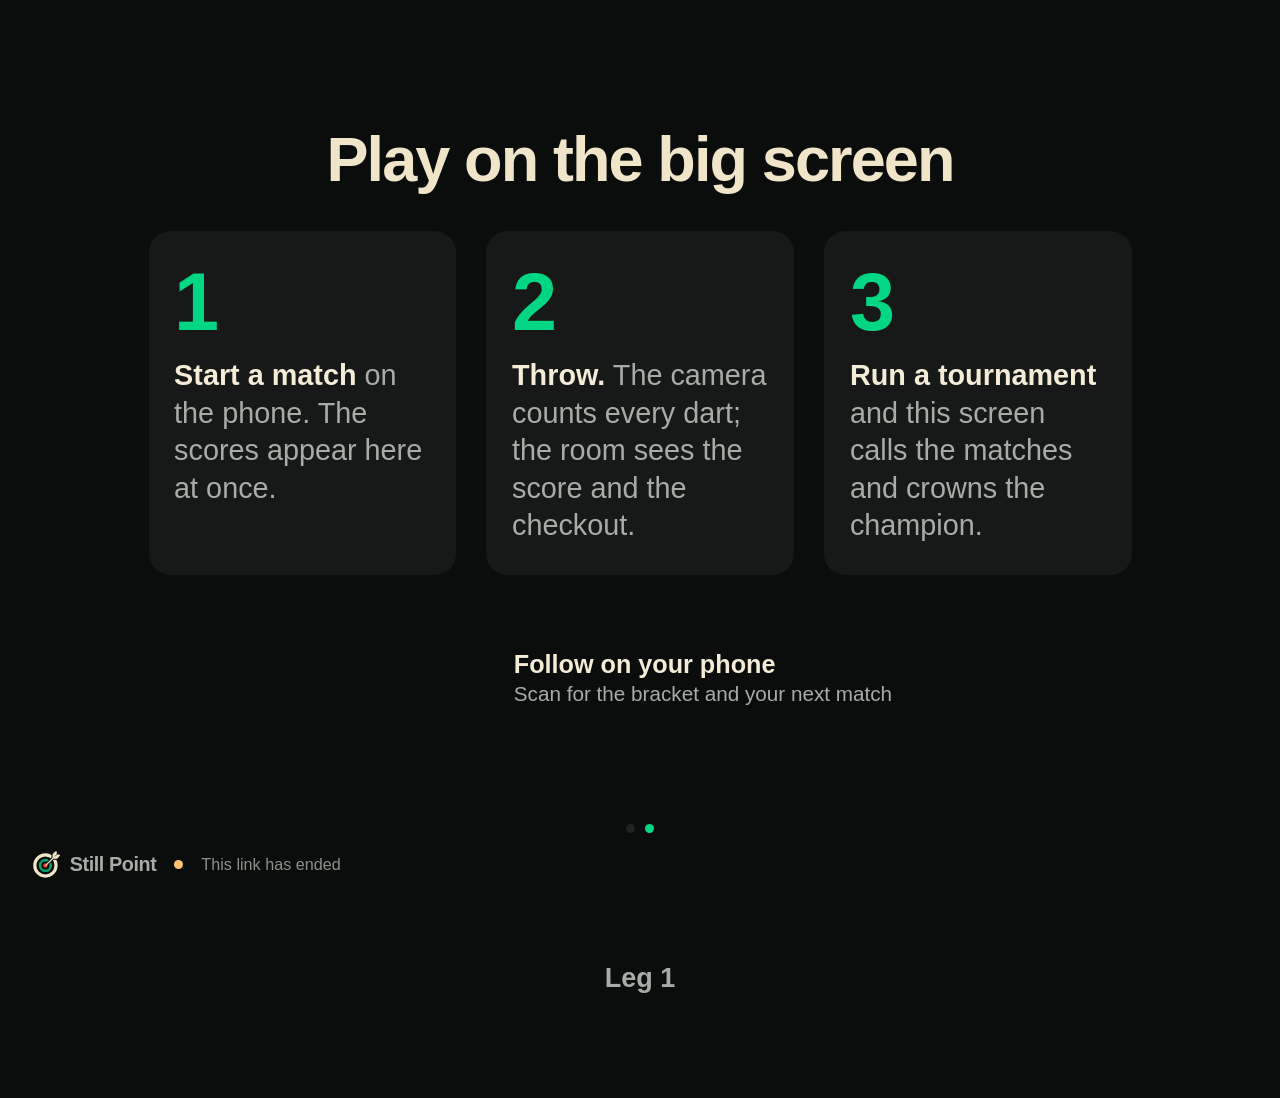
==== commit b6b709bc: "Publish the website from stillpoint bc0f013" ====
--- a/live/index.html
+++ b/live/index.html
@@ -743,7 +743,7 @@
     var side = (m.partners || []).filter(function (s) { return s.name === name; })[0];
     if (!side || !side.partners || !side.partners.length) return '';
     return '<div class="prt">' + side.partners.map(function (p) {
-      return '<span><b>' + esc(p.name) + '</b> ' + esc(p.average || '\u2014') + (p.t180 ? ' \u00b7 180\u00d7' + p.t180 : '') + (p.highOut ? ' \u00b7 ' + esc(tr('{n} out', { n: p.highOut })) : '') + '</span>';
+      return '<span><b>' + esc(p.name) + '</b> ' + esc(p.average || '\u2014') + (p.cricket ? ' ' + tr('MPR') : '') + (p.t180 ? ' \u00b7 180\u00d7' + p.t180 : '') + (p.highOut ? ' \u00b7 ' + esc(tr('{n} out', { n: p.highOut })) : '') + '</span>';
     }).join('') + '</div>';
   }
   function checkoutText(s) { return s.checkoutRate ? s.checkoutRate : s.finishes ? tr('{n} out', { n: s.finishes }) : '—'; }
@@ -780,6 +780,7 @@
     function head(p, i) {
       var active = i === m.current;
       return '<div class="hd' + (active ? ' active' : '') + '"><div class="nm">' + esc(p.name) + '</div>' +
+        (p.thrower ? '<div class="thrower">' + tr(active ? 'Throwing' : 'Next') + ': <b>' + esc(p.thrower) + '</b></div>' : '') +
         '<div class="pts num">' + esc(scoring ? p.score : marks(p, 0) + marks(p, 1) + marks(p, 2) + marks(p, 3) + marks(p, 4) + marks(p, 5) + marks(p, 6)) + '</div>' +
         '<div class="ds">' + (active ? m.darts.map(function (d) { return '<span class="num">' + esc(d) + '</span>'; }).join('') : '') + '</div></div>';
     }
@@ -816,7 +817,7 @@
           if (m.mode === 'CRICKET' || m.mode === 'CRICKET_NO_SCORE') {
             var mk = (p.marks || []).reduce(function (a, b) { return a + b; }, 0);
             return '<div class="card' + (p.name === winner ? ' win' : '') + '"><div class="nm">' + esc(p.name) + '</div><div class="av num">' + esc(m.mode === 'CRICKET' ? p.score : mk) +
-              '</div><div class="lg">' + tr(m.mode === 'CRICKET' ? 'points' : 'marks') + (m.mode === 'CRICKET' ? ' · ' + mk + ' ' + tr('marks') : '') + '</div></div>';
+              '</div><div class="lg">' + tr(m.mode === 'CRICKET' ? 'points' : 'marks') + (m.mode === 'CRICKET' ? ' · ' + mk + ' ' + tr('marks') : '') + '</div>' + partnerLine(m, p.name) + '</div>';
           }
           return '<div class="card' + (p.name === winner ? ' win' : '') + '"><div class="nm">' + esc(p.name) + '</div><div class="av num">' + esc(p.average || '—') +
             '</div><div class="lg">' + tr('3-dart average') + (m.showLegs ? ' · ' + (p.sets ? tr('{n} sets', { n: p.sets }) + ' · ' : '') + p.legs + ' ' + tr(p.legs === 1 ? 'leg' : 'legs') : '') + '</div>' +
@@ -1121,7 +1122,9 @@
   var SLOTS = ['walkon', '180', 'leg', 'bigout', 'match', 'champion'];
   // Sounds belong to the room's screen, not to every phone in it.
   var muted = pocket || /[?&]mute(&|$)/.test(location.search), sounds = {}, soundLocked = false;
-  function soundUrl(slot) { return location.pathname.replace(/\/[^\/]*\.html$/, '').replace(/\/$/, '') + '/sound/' + slot + '.mp3'; }
+  // On a Chromecast the phone sends its sounds over the Cast channel; they play from memory.
+  var castSounds = {};
+  function soundUrl(slot) { if (castSounds[slot]) return castSounds[slot]; return location.pathname.replace(/\/[^\/]*\.html$/, '').replace(/\/$/, '') + '/sound/' + slot + '.mp3'; }
   if (!muted && window.Audio) SLOTS.forEach(function (slot) {
     var a = new Audio();
     a.preload = 'auto';
@@ -1151,6 +1154,24 @@
         setTimeout(function () { fadeOut(a); }, each - 600);
       }, i * each);
     });
+  }
+  var soundParts = {};
+  function receiveSound(m) {
+    var got = soundParts[m.sound] = soundParts[m.sound] || [];
+    got[m.part] = m.data;
+    for (var i = 0; i < m.of; i++) if (got[i] === undefined) return;
+    delete soundParts[m.sound];
+    try {
+      var bin = atob(got.join('')), bytes = new Uint8Array(bin.length);
+      for (var j = 0; j < bin.length; j++) bytes[j] = bin.charCodeAt(j);
+      castSounds[m.sound] = URL.createObjectURL(new Blob([bytes], { type: m.type || 'audio/mpeg' }));
+    } catch (e) { return; }
+    if (SLOTS.indexOf(m.sound) >= 0 && !muted && window.Audio) {
+      var a = new Audio();
+      a.preload = 'auto';
+      a.addEventListener('canplaythrough', function () { sounds[m.sound] = a; }, { once: true });
+      a.src = castSounds[m.sound];
+    }
   }
   function fadeOut(a) {
     clearInterval(a.fading);
@@ -1649,6 +1670,7 @@
       castCtx = ctx;
       ctx.addCustomMessageListener('urn:x-cast:nl.thomas.stillpoint.live', function (e) {
         var m = typeof e.data === 'string' ? JSON.parse(e.data) : e.data;
+        if (m.sound) { receiveSound(m); return; }
         if (m.of > 1) { parts[m.part] = m.data; if (m.part < m.of - 1) return; m.data = parts.join(''); parts = []; }
         accept(m.data);
       });
